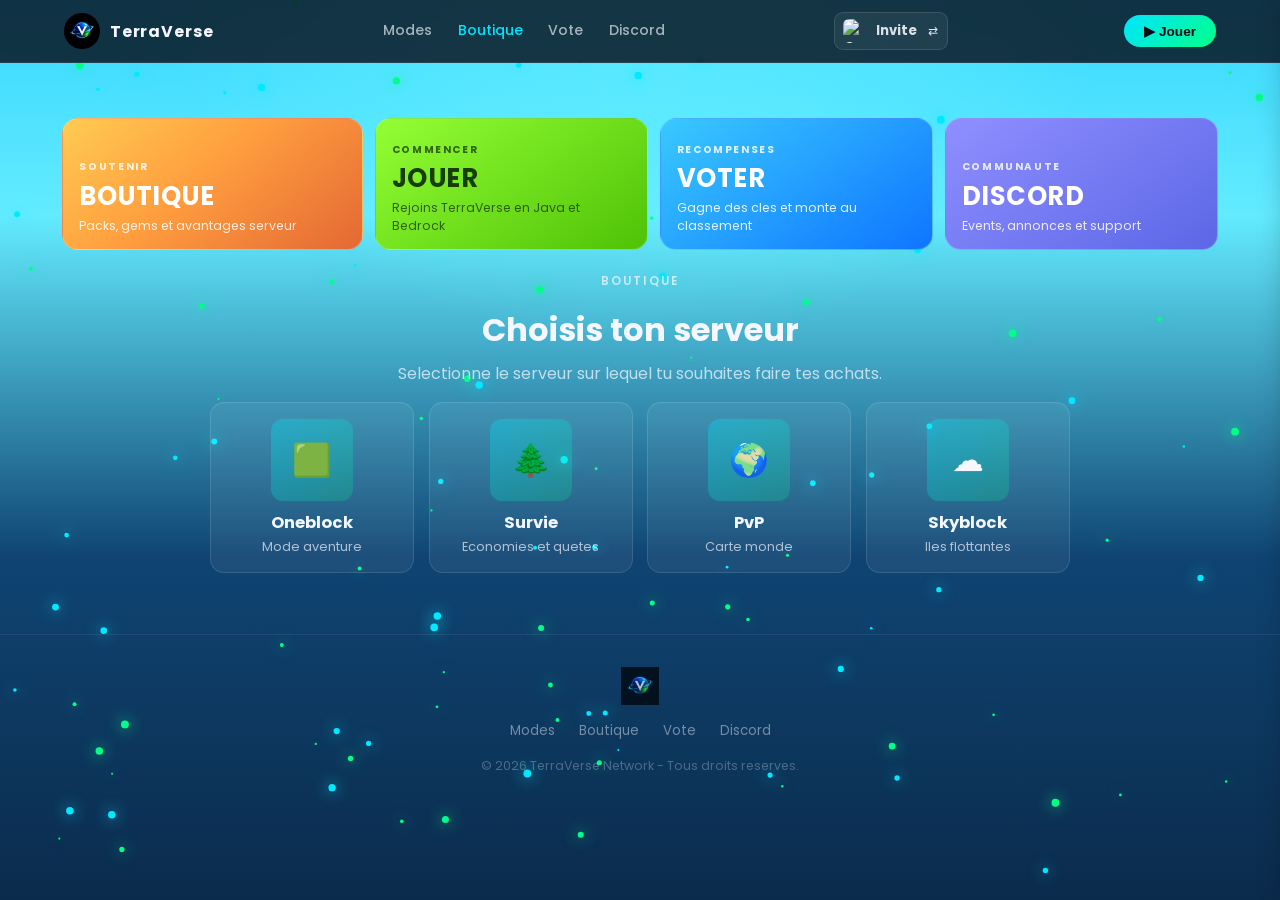
==== shop.html @ f75e39e0 "Add files via upload" ====
<!DOCTYPE html>
<html lang="fr">
<head>
  <meta charset="UTF-8">
  <title>Boutique - TerraVerse Network</title>
  <meta name="viewport" content="width=device-width, initial-scale=1.0">
  <meta name="description" content="Boutique TerraVerse - Choisis ton serveur, entre ton pseudo puis ajoute des packs au panier.">
  <link rel="icon" type="image/png" href="logo.png">
  <link href="https://fonts.googleapis.com/css2?family=Poppins:wght@400;600;700;800&display=swap" rel="stylesheet">
  <link rel="stylesheet" href="style.css?v=20260401-1">
  <style>
    .page-wrap {
      padding: 6.5rem 1.4rem 2rem;
      position: relative;
      z-index: 1;
      max-width: 1200px;
      margin: 0 auto;
    }
    .shop-hero-grid {
      display: grid;
      grid-template-columns: 1.1fr 1fr 1fr 1fr;
      gap: 0.75rem;
      margin-bottom: 1.4rem;
    }
    .shop-hero-card {
      border-radius: 16px;
      padding: 1rem 1rem 0.95rem;
      border: 1px solid rgba(255, 255, 255, 0.16);
      text-decoration: none;
      transition: transform 0.18s, box-shadow 0.18s, border-color 0.18s;
      min-height: 132px;
      display: flex;
      flex-direction: column;
      justify-content: flex-end;
      position: relative;
      overflow: hidden;
    }
    .shop-hero-card:hover {
      transform: translateY(-3px);
      border-color: rgba(255, 255, 255, 0.35);
      box-shadow: 0 16px 28px rgba(0, 0, 0, 0.26);
    }
    .shop-hero-card h2 {
      margin: 0;
      font-size: 1.6rem;
      line-height: 1;
      letter-spacing: 0.02em;
    }
    .shop-hero-card span {
      margin-top: 0.45rem;
      color: rgba(255, 255, 255, 0.86);
      font-size: 0.78rem;
      line-height: 1.4;
    }
    .shop-hero-kicker {
      font-size: 0.64rem;
      letter-spacing: 0.16em;
      text-transform: uppercase;
      margin-bottom: 0.55rem;
      font-weight: 700;
      color: rgba(255, 255, 255, 0.82);
    }
    .shop-hero-boutique {
      background: linear-gradient(140deg, #ffcb52 0%, #ff9f3f 44%, #e46834 100%);
      color: #fff;
    }
    .shop-hero-play {
      background: linear-gradient(145deg, #93ff35 0%, #4fc206 100%);
      color: #183e07;
    }
    .shop-hero-play .shop-hero-kicker,
    .shop-hero-play span {
      color: rgba(24, 62, 7, 0.78);
    }
    .shop-hero-vote {
      background: linear-gradient(145deg, #39c9ff 0%, #0f75ff 100%);
      color: #fff;
    }
    .shop-hero-discord {
      background: linear-gradient(145deg, #8f8fff 0%, #5c67e6 100%);
      color: #fff;
    }
    .account-mini {
      display: flex;
      align-items: center;
      gap: 0.55rem;
      padding: 0.38rem 0.55rem;
      border-radius: 9px;
      background: rgba(255, 255, 255, 0.06);
      border: 1px solid rgba(255, 255, 255, 0.12);
      margin-right: 0.45rem;
      min-width: 0;
      cursor: pointer;
      transition: border-color 0.18s, background 0.18s;
    }
    .account-mini:hover {
      border-color: rgba(0, 229, 255, 0.45);
      background: rgba(255, 255, 255, 0.1);
    }
    .account-mini img {
      width: 24px;
      height: 24px;
      border-radius: 6px;
      flex-shrink: 0;
    }
    .account-mini strong {
      font-size: 0.82rem;
      color: rgba(245, 247, 255, 0.88);
      max-width: 92px;
      overflow: hidden;
      text-overflow: ellipsis;
      white-space: nowrap;
    }
    .name-switch {
      font-size: 0.75rem;
      margin-left: 0.15rem;
      opacity: 0.9;
    }

    .server-select {
      text-align: center;
      margin-bottom: 1.8rem;
    }
    .server-select h1 {
      margin: 0.25rem 0 0.45rem;
      font-size: 2rem;
    }
    .server-select p {
      color: rgba(245, 247, 255, 0.72);
      margin-bottom: 1rem;
    }
    .server-grid {
      display: grid;
      grid-template-columns: repeat(4, 1fr);
      gap: 0.9rem;
      max-width: 860px;
      margin: 0 auto;
    }
    .server-card {
      border-radius: 14px;
      background: rgba(255, 255, 255, 0.06);
      border: 1px solid rgba(255, 255, 255, 0.12);
      padding: 1rem 0.7rem;
      text-decoration: none;
      color: #f5f7ff;
      transition: transform 0.18s, box-shadow 0.18s, border-color 0.18s;
    }
    .server-card:hover {
      transform: translateY(-4px);
      border-color: rgba(0, 229, 255, 0.46);
      box-shadow: 0 12px 26px rgba(0, 229, 255, 0.2);
    }
    .server-icon {
      width: 82px;
      height: 82px;
      margin: 0 auto 0.55rem;
      border-radius: 12px;
      display: grid;
      place-items: center;
      background: linear-gradient(135deg, rgba(0,229,255,0.32), rgba(0,255,136,0.2));
      font-size: 2rem;
    }
    .server-card h3 {
      margin: 0;
      font-size: 1.03rem;
      text-align: center;
    }
    .server-card p {
      margin: 0.2rem 0 0;
      font-size: 0.8rem;
      color: rgba(245, 247, 255, 0.68);
      text-align: center;
    }

    .shop-panel {
      display: none;
    }
    .shop-panel.active {
      display: block;
    }

    .shop-top {
      display: flex;
      align-items: center;
      justify-content: space-between;
      gap: 0.8rem;
      margin-bottom: 1rem;
      flex-wrap: wrap;
    }
    .server-tabs {
      display: flex;
      gap: 0.45rem;
      flex-wrap: wrap;
    }
    .server-tab {
      border: 1px solid rgba(255,255,255,0.2);
      border-radius: 999px;
      padding: 0.45rem 0.8rem;
      font-size: 0.82rem;
      font-weight: 600;
      color: rgba(245,247,255,0.78);
      background: rgba(255,255,255,0.06);
      cursor: pointer;
    }
    .server-tab.active {
      color: #041019;
      background: linear-gradient(135deg, #00e5ff, #00ff88);
      border-color: transparent;
    }
    .cart-btn {
      border: none;
      border-radius: 10px;
      padding: 0.6rem 1rem;
      font-weight: 700;
      cursor: pointer;
      color: #123500;
      background: linear-gradient(135deg, #8cf52d, #65d300);
      position: relative;
    }
    .cart-badge {
      position: absolute;
      top: -8px;
      right: -8px;
      background: #ff4d64;
      color: #fff;
      width: 20px;
      height: 20px;
      font-size: 0.72rem;
      border-radius: 50%;
      display: grid;
      place-items: center;
      font-weight: 800;
      border: 2px solid rgba(7,21,34,1);
    }
    .support-card {
      border-radius: 14px;
      background: rgba(255, 255, 255, 0.07);
      border: 1px solid rgba(255, 255, 255, 0.12);
      padding: 0.95rem 1rem;
    }
    .support-card h3 {
      margin: 0 0 0.55rem;
      font-size: 1.05rem;
    }
    .support-card p {
      font-size: 0.82rem;
      color: rgba(245,247,255,0.75);
    }

    .product-grid {
      display: grid;
      grid-template-columns: repeat(4, 1fr);
      gap: 0.85rem;
      margin-bottom: 1rem;
    }
    .product-card {
      border-radius: 14px;
      background: rgba(255,255,255,0.07);
      border: 1px solid rgba(255,255,255,0.12);
      padding: 0.85rem 0.75rem;
      text-align: center;
      position: relative;
    }
    .product-art {
      width: 96px;
      height: 96px;
      margin: 0 auto 0.55rem;
      border-radius: 14px;
      background: linear-gradient(135deg, rgba(167,80,255,0.6), rgba(255,131,255,0.45));
      display: grid;
      place-items: center;
      font-size: 2.6rem;
    }
    .product-tag {
      position: absolute;
      top: 0.6rem;
      left: 0.55rem;
      font-size: 0.62rem;
      padding: 0.18rem 0.45rem;
      border-radius: 999px;
      background: #a91eff;
      color: #fff;
      font-weight: 700;
    }
    .product-name {
      margin: 0;
      font-size: 1.2rem;
      color: #ff8cff;
      font-weight: 800;
    }
    .product-price {
      margin: 0.1rem 0 0.45rem;
      font-size: 0.9rem;
      color: rgba(245,247,255,0.92);
      font-weight: 700;
    }
    .product-price small {
      color: rgba(245,247,255,0.45);
      text-decoration: line-through;
      margin-left: 0.2rem;
    }
    .add-btn {
      border: none;
      width: 100%;
      border-radius: 10px;
      padding: 0.58rem;
      font-weight: 700;
      cursor: pointer;
      color: #123500;
      background: linear-gradient(135deg, #8cf52d, #65d300);
    }
    .qty-row {
      margin-top: 0.45rem;
      display: flex;
      justify-content: center;
      gap: 0.45rem;
      align-items: center;
    }
    .qty-btn {
      border: none;
      width: 28px;
      height: 28px;
      border-radius: 8px;
      cursor: pointer;
      font-weight: 800;
      background: rgba(255,255,255,0.14);
      color: #f5f7ff;
    }
    .qty-value {
      min-width: 26px;
      text-align: center;
      font-weight: 700;
    }

    .bottom-row {
      display: grid;
      grid-template-columns: 1fr 1fr;
      gap: 0.8rem;
    }
    .info-card {
      border-radius: 14px;
      background: rgba(255,255,255,0.07);
      border: 1px solid rgba(255,255,255,0.12);
      padding: 1rem;
    }
    .info-card h4 {
      margin: 0 0 0.5rem;
      font-size: 1.02rem;
    }
    .info-card p {
      font-size: 0.85rem;
      color: rgba(245,247,255,0.72);
      line-height: 1.5;
    }

    .cart-drawer {
      position: fixed;
      top: 0;
      right: -360px;
      width: 340px;
      max-width: 92vw;
      height: 100vh;
      background: #f6f7fb;
      color: #1f2a38;
      z-index: 1200;
      box-shadow: -10px 0 30px rgba(0,0,0,0.32);
      transition: right 0.25s ease;
      display: flex;
      flex-direction: column;
    }
    .cart-drawer.open { right: 0; }
    .cart-head {
      padding: 0.95rem 1rem;
      border-bottom: 1px solid #dde2ed;
      display: flex;
      justify-content: space-between;
      align-items: center;
      font-weight: 700;
    }
    .cart-close {
      border: none;
      background: none;
      font-size: 1.35rem;
      color: #475466;
      cursor: pointer;
    }
    .cart-body {
      padding: 0.9rem 1rem;
      overflow: auto;
      flex: 1;
      display: grid;
      gap: 0.6rem;
      align-content: start;
    }
    .cart-item {
      border: 1px solid #d8dfea;
      border-radius: 10px;
      padding: 0.55rem;
      background: #fff;
      display: grid;
      gap: 0.28rem;
    }
    .cart-item-top {
      display: flex;
      justify-content: space-between;
      font-size: 0.82rem;
      font-weight: 700;
    }
    .cart-qty {
      display: flex;
      align-items: center;
      gap: 0.4rem;
    }
    .cart-qty button {
      border: 1px solid #c9d1dd;
      background: #f3f6fb;
      width: 22px;
      height: 22px;
      border-radius: 6px;
      cursor: pointer;
      font-weight: 800;
    }
    .cart-foot {
      padding: 0.9rem 1rem 1rem;
      border-top: 1px solid #dde2ed;
      display: grid;
      gap: 0.55rem;
    }
    .cart-total {
      display: flex;
      justify-content: space-between;
      font-weight: 700;
    }
    .continue-btn {
      border: none;
      border-radius: 10px;
      padding: 0.7rem;
      font-weight: 800;
      cursor: pointer;
      color: #123500;
      background: linear-gradient(135deg, #8cf52d, #65d300);
    }
    .muted {
      color: #657287;
      font-size: 0.82rem;
    }

    .modal-backdrop {
      position: fixed;
      inset: 0;
      background: rgba(3, 8, 16, 0.65);
      display: none;
      align-items: center;
      justify-content: center;
      z-index: 999;
      padding: 1rem;
    }
    .modal-backdrop.open { display: flex; }
    .shop-modal {
      width: 100%;
      max-width: 440px;
      background: #ffffff;
      color: #1f2a38;
      border-radius: 16px;
      padding: 1.15rem;
      box-shadow: 0 28px 58px rgba(0, 0, 0, 0.35);
      position: relative;
    }
    .close-modal {
      position: absolute;
      top: 0.55rem;
      right: 0.8rem;
      border: none;
      background: none;
      font-size: 1.45rem;
      cursor: pointer;
      color: #5f6572;
    }
    .shop-modal h3 {
      margin: 0.25rem 0 0.25rem;
      text-align: center;
      font-size: 1.45rem;
    }
    .target-label {
      margin: 0 0 0.7rem;
      text-align: center;
      color: #5f6879;
      font-size: 0.86rem;
      font-weight: 700;
    }
    .avatar-preview {
      display: block;
      width: 56px;
      height: 56px;
      border-radius: 10px;
      margin: 0 auto 0.8rem;
      object-fit: cover;
      background: #ececec;
    }
    .version-switch {
      display: flex;
      gap: 0.45rem;
      background: #f1f1f1;
      border-radius: 10px;
      padding: 0.3rem;
      margin-bottom: 0.8rem;
    }
    .version-switch button {
      flex: 1;
      border: none;
      background: transparent;
      border-radius: 8px;
      padding: 0.55rem;
      font-weight: 700;
      cursor: pointer;
      color: #4d5868;
    }
    .version-switch button.active {
      background: #79df25;
      color: #173500;
    }
    .input-row {
      display: flex;
      gap: 0.45rem;
      align-items: center;
    }
    .input-row input {
      flex: 1;
      border: 1px solid #d8d8d8;
      border-radius: 10px;
      padding: 0.7rem 0.78rem;
      font-family: inherit;
      font-size: 0.93rem;
    }
    .submit-btn {
      border: none;
      border-radius: 10px;
      padding: 0.7rem 0.9rem;
      font-weight: 800;
      font-size: 1rem;
      cursor: pointer;
      background: linear-gradient(135deg, #85f72a, #59c601);
      color: #173500;
    }

    @media (max-width: 960px) {
      .shop-hero-grid { grid-template-columns: 1fr 1fr; }
      .product-grid { grid-template-columns: repeat(2, 1fr); }
      .server-grid { grid-template-columns: repeat(2, 1fr); }
      .bottom-row { grid-template-columns: 1fr; }
      .account-mini { display: none; }
    }
    @media (max-width: 640px) {
      .shop-hero-grid { grid-template-columns: 1fr; }
    }
  </style>
</head>
<body class="shop-page">
  <canvas id="particles"></canvas>

  <header>
    <div class="nav-container">
      <div class="nav-logo">
        <img src="logo.png" alt="TerraVerse" class="nav-logo-img">
        <span class="nav-logo-text">TerraVerse</span>
      </div>

      <button class="burger" id="burger" aria-label="Menu">
        <span></span><span></span><span></span>
      </button>

      <nav class="nav-links" id="navLinks">
        <a href="index.html#modes">Modes</a>
        <a href="shop.html" style="color:#00e5ff">Boutique</a>
        <a href="vote.html">Vote</a>
        <a href="index.html#discord">Discord</a>
      </nav>

      <div class="account-mini" id="changePseudoBtn" title="Changer le pseudo">
        <img id="headerAccountAvatar" src="https://mc-heads.net/avatar/Steve/48" alt="Compte">
        <strong id="headerAccountName">Invite</strong>
        <span class="name-switch">⇄</span>
      </div>

      <button class="btn-jouer" onclick="window.location.href='index.html#howto'">▶ Jouer</button>
    </div>
  </header>

  <main class="page-wrap">
    <section class="shop-hero-grid" aria-label="Acces rapide">
      <a class="shop-hero-card shop-hero-boutique" href="shop.html">
        <p class="shop-hero-kicker">SOUTENIR</p>
        <h2>BOUTIQUE</h2>
        <span>Packs, gems et avantages serveur</span>
      </a>
      <a class="shop-hero-card shop-hero-play" href="index.html#howto">
        <p class="shop-hero-kicker">COMMENCER</p>
        <h2>JOUER</h2>
        <span>Rejoins TerraVerse en Java et Bedrock</span>
      </a>
      <a class="shop-hero-card shop-hero-vote" href="vote.html">
        <p class="shop-hero-kicker">RECOMPENSES</p>
        <h2>VOTER</h2>
        <span>Gagne des cles et monte au classement</span>
      </a>
      <a class="shop-hero-card shop-hero-discord" href="https://discord.gg/terraverse" target="_blank" rel="noopener">
        <p class="shop-hero-kicker">COMMUNAUTE</p>
        <h2>DISCORD</h2>
        <span>Events, annonces et support</span>
      </a>
    </section>

    <section class="server-select" id="serverSelect">
      <p class="section-kicker">BOUTIQUE</p>
      <h1>Choisis ton serveur</h1>
      <p>Selectionne le serveur sur lequel tu souhaites faire tes achats.</p>

      <div class="server-grid">
        <a href="#" class="server-card" data-server="Oneblock">
          <div class="server-icon">🟩</div>
          <h3>Oneblock</h3>
          <p>Mode aventure</p>
        </a>
        <a href="#" class="server-card" data-server="Survie">
          <div class="server-icon">🌲</div>
          <h3>Survie</h3>
          <p>Economies et quetes</p>
        </a>
        <a href="#" class="server-card" data-server="PvP">
          <div class="server-icon">🌍</div>
          <h3>PvP</h3>
          <p>Carte monde</p>
        </a>
        <a href="#" class="server-card" data-server="Skyblock">
          <div class="server-icon">☁️</div>
          <h3>Skyblock</h3>
          <p>Iles flottantes</p>
        </a>
      </div>
    </section>

    <section class="shop-panel" id="shopPanel">
      <div class="shop-top">
        <div class="server-tabs" id="serverTabs"></div>
        <button class="cart-btn" id="openCartBtn">Panier <span class="cart-badge" id="cartBadge">0</span></button>
      </div>

      <article class="support-card" style="margin-bottom:1rem;">
        <h3>Meilleurs soutiens</h3>
        <p><strong>Sav3ge_</strong> est le meilleur acheteur du mois.</p>
      </article>

      <div class="product-grid" id="productGrid"></div>

      <div class="bottom-row">
        <article class="info-card">
          <h4>Objectif communautaire</h4>
          <p>Chaque achat aide a financer les machines, anti-DDoS, developpements et evenements communautaires.</p>
        </article>
        <article class="info-card">
          <h4>Note aux parents</h4>
          <p>Les achats proposes sont uniquement des contenus virtuels utilises sur notre serveur. Ils ne sont ni obligatoires ni lies a Mojang/Microsoft.</p>
        </article>
      </div>
    </section>
  </main>

  <footer>
    <div class="footer-inner">
      <img src="logo.png" alt="TerraVerse" class="footer-logo">
      <div class="footer-links">
        <a href="index.html#modes">Modes</a>
        <a href="shop.html">Boutique</a>
        <a href="vote.html">Vote</a>
        <a href="index.html#discord">Discord</a>
      </div>
      <p>© <span id="year"></span> TerraVerse Network - Tous droits reserves.</p>
    </div>
  </footer>

  <aside class="cart-drawer" id="cartDrawer" aria-hidden="true">
    <div class="cart-head">
      <span>Votre panier - <span id="cartServerLabel">Survie</span></span>
      <button class="cart-close" id="closeCartBtn">×</button>
    </div>
    <div class="cart-body" id="cartBody"></div>
    <div class="cart-foot">
      <div class="cart-total"><span>Total</span><span id="cartTotal">0.00 EUR</span></div>
      <button class="continue-btn" id="continueBtn">Continuer</button>
      <span class="muted" id="cartCountText">0 article</span>
    </div>
  </aside>

  <div class="modal-backdrop" id="shopModalBackdrop" aria-hidden="true">
    <div class="shop-modal" role="dialog" aria-modal="true" aria-labelledby="shopModalTitle">
      <button class="close-modal" id="closeShopModal" aria-label="Fermer">×</button>
      <h3 id="shopModalTitle">Entre ton pseudo Minecraft</h3>
      <p class="target-label" id="serverTarget">Serveur: Survie</p>
      <img id="avatarPreview" class="avatar-preview" src="https://mc-heads.net/avatar/Steve/64" alt="Apercu skin">
      <div class="version-switch" id="versionSwitch">
        <button type="button" class="active" data-version="java">Java</button>
        <button type="button" data-version="bedrock">Bedrock</button>
      </div>
      <div class="input-row">
        <input id="pseudoInput" type="text" maxlength="16" placeholder="Entre ton pseudo ici">
        <button class="submit-btn" id="submitShop">→</button>
      </div>
    </div>
  </div>

  <script src="particles.js?v=20260401-1"></script>
  <script>
    const PRODUCTS = [
      { id: "gems15", tag: "", icon: "💎", name: "15.000 Gems", price: 14.99, oldPrice: null },
      { id: "gems35", tag: "Ideal pour commencer", icon: "💎", name: "35.000 Gems", price: 29.99, oldPrice: 31.55 },
      { id: "gems80", tag: "Le plus populaire", icon: "💎", name: "80.000 Gems", price: 59.99, oldPrice: 67.52 },
      { id: "gems150", tag: "Le plus rentable", icon: "💎", name: "150.000 Gems", price: 99.97, oldPrice: 188.83 }
    ];

    const STORAGE_PSEUDO = "terraversePseudo";
    const STORAGE_SERVER = "terraverseShopServer";
    const STORAGE_VERSION = "terraverseShopVersion";

    const burger = document.getElementById("burger");
    const navLinks = document.getElementById("navLinks");
    if (burger && navLinks) {
      burger.addEventListener("click", () => navLinks.classList.toggle("open"));
      navLinks.querySelectorAll("a").forEach(a => a.addEventListener("click", () => navLinks.classList.remove("open")));
    }

    document.getElementById("year").textContent = new Date().getFullYear();

    let selectedVersion = localStorage.getItem(STORAGE_VERSION) || "java";
    let selectedServer = localStorage.getItem(STORAGE_SERVER) || "";
    let modalMode = "shop";
    let cart = {};

    const serverSelect = document.getElementById("serverSelect");
    const shopPanel = document.getElementById("shopPanel");
    const serverTabs = document.getElementById("serverTabs");
    const productGrid = document.getElementById("productGrid");
    const cartDrawer = document.getElementById("cartDrawer");
    const cartBody = document.getElementById("cartBody");
    const cartTotal = document.getElementById("cartTotal");
    const cartBadge = document.getElementById("cartBadge");
    const cartCountText = document.getElementById("cartCountText");
    const cartServerLabel = document.getElementById("cartServerLabel");


    const backdrop = document.getElementById("shopModalBackdrop");
    const closeBtn = document.getElementById("closeShopModal");
    const pseudoInput = document.getElementById("pseudoInput");
    const avatarPreview = document.getElementById("avatarPreview");
    const submitShop = document.getElementById("submitShop");
    const switchContainer = document.getElementById("versionSwitch");
    const serverTarget = document.getElementById("serverTarget");
    const accountAvatar = document.getElementById("headerAccountAvatar");
    const accountName = document.getElementById("headerAccountName");
    const changePseudoBtn = document.getElementById("changePseudoBtn");

    function euro(v) {
      return `${v.toFixed(2)} EUR`;
    }

    function updateAvatar() {
      const pseudo = pseudoInput.value.trim();
      avatarPreview.src = pseudo ? `https://mc-heads.net/avatar/${encodeURIComponent(pseudo)}/64` : "https://mc-heads.net/avatar/Steve/64";
    }

    function updateAccountHeader() {
      const pseudo = localStorage.getItem(STORAGE_PSEUDO);
      if (!pseudo) {
        accountName.textContent = "Invite";
        accountAvatar.src = "https://mc-heads.net/avatar/Steve/48";
        return;
      }
      accountName.textContent = pseudo;
      accountAvatar.src = `https://mc-heads.net/avatar/${encodeURIComponent(pseudo)}/48`;
    }

    function setServer(server) {
      selectedServer = server;
      localStorage.setItem(STORAGE_SERVER, server);
      cartServerLabel.textContent = server;
      renderTabs();
    }

    function renderTabs() {
      const servers = ["Oneblock", "Survie", "PvP", "Skyblock"];
      serverTabs.innerHTML = "";
      servers.forEach(s => {
        const btn = document.createElement("button");
        btn.className = `server-tab ${s === selectedServer ? "active" : ""}`;
        btn.textContent = s;
        btn.addEventListener("click", () => setServer(s));
        serverTabs.appendChild(btn);
      });
    }

    function getTotal() {
      return PRODUCTS.reduce((sum, p) => sum + (cart[p.id] || 0) * p.price, 0);
    }

    function getCount() {
      return Object.values(cart).reduce((a, b) => a + b, 0);
    }

    function renderProducts() {
      productGrid.innerHTML = "";
      PRODUCTS.forEach(p => {
        const qty = cart[p.id] || 0;
        const card = document.createElement("article");
        card.className = "product-card";
        card.innerHTML = `
          ${p.tag ? `<span class="product-tag">${p.tag}</span>` : ""}
          <div class="product-art">${p.icon}</div>
          <p class="product-name">${p.name}</p>
          <p class="product-price">${euro(p.price)} ${p.oldPrice ? `<small>${euro(p.oldPrice)}</small>` : ""}</p>
          <button class="add-btn" data-add="${p.id}">Ajouter au panier</button>
          ${qty > 0 ? `<div class="qty-row"><button class="qty-btn" data-dec="${p.id}">-</button><span class="qty-value">${qty}</span><button class="qty-btn" data-inc="${p.id}">+</button></div>` : ""}
        `;
        productGrid.appendChild(card);
      });
    }

    function renderCart() {
      cartBody.innerHTML = "";
      const used = PRODUCTS.filter(p => (cart[p.id] || 0) > 0);

      if (!used.length) {
        cartBody.innerHTML = `<p class="muted">Ton panier est vide.</p>`;
      } else {
        used.forEach(p => {
          const qty = cart[p.id];
          const item = document.createElement("div");
          item.className = "cart-item";
          item.innerHTML = `
            <div class="cart-item-top"><span>${p.name}</span><span>${euro(p.price * qty)}</span></div>
            <div class="cart-qty">
              <button data-dec="${p.id}">-</button>
              <strong>${qty}</strong>
              <button data-inc="${p.id}">+</button>
            </div>
          `;
          cartBody.appendChild(item);
        });
      }

      const count = getCount();
      const total = getTotal();
      cartBadge.textContent = String(count);
      cartCountText.textContent = `${count} article${count > 1 ? "s" : ""}`;
      cartTotal.textContent = euro(total);

      renderProducts();
    }

    function inc(id) {
      cart[id] = (cart[id] || 0) + 1;
      renderCart();
    }

    function dec(id) {
      if (!cart[id]) return;
      cart[id] -= 1;
      if (cart[id] <= 0) delete cart[id];
      renderCart();
    }

    productGrid.addEventListener("click", (e) => {
      const add = e.target.getAttribute("data-add");
      const incId = e.target.getAttribute("data-inc");
      const decId = e.target.getAttribute("data-dec");

      if (add) {
        inc(add);
        cartDrawer.classList.add("open");
        cartDrawer.setAttribute("aria-hidden", "false");
      }
      if (incId) inc(incId);
      if (decId) dec(decId);
    });

    cartBody.addEventListener("click", (e) => {
      const incId = e.target.getAttribute("data-inc");
      const decId = e.target.getAttribute("data-dec");
      if (incId) inc(incId);
      if (decId) dec(decId);
    });

    document.getElementById("openCartBtn").addEventListener("click", () => {
      cartDrawer.classList.add("open");
      cartDrawer.setAttribute("aria-hidden", "false");
    });

    document.getElementById("closeCartBtn").addEventListener("click", () => {
      cartDrawer.classList.remove("open");
      cartDrawer.setAttribute("aria-hidden", "true");
    });

    document.getElementById("continueBtn").addEventListener("click", () => {
      if (getCount() === 0) {
        alert("Ton panier est vide.");
        return;
      }
      alert(`Paiement demo: ${getCount()} article(s) pour ${euro(getTotal())}.`);
    });

    function openPseudoModal(server) {
      modalMode = "shop";
      setServer(server);
      serverTarget.textContent = `Serveur: ${server}`;
      const saved = localStorage.getItem(STORAGE_PSEUDO) || "";
      pseudoInput.value = saved;
      updateAvatar();
      backdrop.classList.add("open");
      backdrop.setAttribute("aria-hidden", "false");
      pseudoInput.focus();
    }

    document.querySelectorAll(".server-card").forEach(card => {
      card.addEventListener("click", (e) => {
        e.preventDefault();
        openPseudoModal(card.dataset.server);
      });
    });

    switchContainer.querySelectorAll("button").forEach(btn => {
      if (btn.dataset.version === selectedVersion) btn.classList.add("active");
      btn.addEventListener("click", () => {
        selectedVersion = btn.dataset.version;
        localStorage.setItem(STORAGE_VERSION, selectedVersion);
        switchContainer.querySelectorAll("button").forEach(b => b.classList.remove("active"));
        btn.classList.add("active");
      });
    });

    pseudoInput.addEventListener("input", updateAvatar);

    function closeModal() {
      backdrop.classList.remove("open");
      backdrop.setAttribute("aria-hidden", "true");
    }

    closeBtn.addEventListener("click", closeModal);
    backdrop.addEventListener("click", (e) => {
      if (e.target === backdrop) closeModal();
    });

    submitShop.addEventListener("click", () => {
      const pseudo = pseudoInput.value.trim();
      if (!pseudo) {
        alert("Entre ton pseudo Minecraft.");
        return;
      }

      localStorage.setItem(STORAGE_PSEUDO, pseudo);
      updateAccountHeader();

      if (modalMode === "shop") {
        serverSelect.style.display = "none";
        shopPanel.classList.add("active");
        renderTabs();
        renderCart();
      }
      closeModal();
    });

    changePseudoBtn.addEventListener("click", () => {
      modalMode = "profile";
      serverTarget.textContent = "Changer le pseudo";
      const saved = localStorage.getItem(STORAGE_PSEUDO) || "";
      pseudoInput.value = saved;
      updateAvatar();
      backdrop.classList.add("open");
      backdrop.setAttribute("aria-hidden", "false");
      pseudoInput.focus();
    });

    updateAccountHeader();

    if (selectedServer && localStorage.getItem(STORAGE_PSEUDO)) {
      serverSelect.style.display = "none";
      shopPanel.classList.add("active");
      renderTabs();
      renderCart();
      cartServerLabel.textContent = selectedServer;
    }
  </script>
</body>
</html>
---- style.css ----
/* ============================================
   GLOBAL
============================================ */
* {
  margin: 0;
  padding: 0;
  box-sizing: border-box;
}

body {
  font-family: 'Poppins', system-ui, sans-serif;
  background: linear-gradient(180deg, #071522 0%, #0b2340 45%, #0e3560 100%);
  min-height: 100vh;
  color: #f5f7ff;
  overflow-x: hidden;
  scroll-behavior: smooth;
}

a {
  color: inherit;
  text-decoration: none;
}

/* ============================================
   PARTICLES
============================================ */
#particles {
  position: fixed;
  top: 0;
  left: 0;
  width: 100%;
  height: 100%;
  z-index: 0;
  pointer-events: none;
}

/* ============================================
   HEADER
============================================ */
header {
  position: fixed;
  top: 0;
  width: 100%;
  z-index: 100;
  backdrop-filter: blur(16px);
  background: rgba(7, 14, 28, 0.82);
  border-bottom: 1px solid rgba(255, 255, 255, 0.07);
}

.nav-container {
  max-width: 1200px;
  margin: 0 auto;
  padding: 0.75rem 1.5rem;
  display: flex;
  align-items: center;
  justify-content: space-between;
  gap: 1rem;
}

.nav-logo {
  display: flex;
  align-items: center;
  gap: 0.6rem;
  flex-shrink: 0;
}

.nav-logo-img {
  height: 36px;
  width: 36px;
  object-fit: contain;
  border-radius: 50%;
}

.nav-logo-text {
  font-weight: 700;
  font-size: 1rem;
  letter-spacing: 0.06em;
}

.nav-links {
  display: flex;
  gap: 1.6rem;
  align-items: center;
}

.nav-links a {
  color: rgba(245, 247, 255, 0.65);
  font-size: 0.88rem;
  font-weight: 500;
  position: relative;
  padding-bottom: 2px;
  transition: color 0.18s;
}

.nav-links a::after {
  content: "";
  position: absolute;
  left: 0;
  bottom: 0;
  width: 0;
  height: 2px;
  background: linear-gradient(90deg, #00e5ff, #00ff88);
  transition: width 0.2s ease-out;
}

.nav-links a:hover {
  color: #f5f7ff;
}

.nav-links a:hover::after {
  width: 100%;
}

.btn-jouer {
  padding: 0.5rem 1.25rem;
  border-radius: 999px;
  background: linear-gradient(135deg, #00e5ff, #00ff88);
  color: #040d14;
  font-weight: 700;
  font-size: 0.85rem;
  border: none;
  cursor: pointer;
  transition: transform 0.18s, box-shadow 0.18s;
  white-space: nowrap;
  flex-shrink: 0;
}

.btn-jouer:hover {
  transform: translateY(-2px);
  box-shadow: 0 0 22px rgba(0, 229, 255, 0.55);
}

/* Burger */
.burger {
  display: none;
  flex-direction: column;
  gap: 5px;
  background: none;
  border: none;
  cursor: pointer;
  padding: 4px;
  flex-shrink: 0;
}

.burger span {
  display: block;
  width: 22px;
  height: 2px;
  background: #f5f7ff;
  border-radius: 2px;
  transition: all 0.3s;
}

.burger.active span:nth-child(1) {
  transform: translateY(7px) rotate(45deg);
}

.burger.active span:nth-child(2) {
  opacity: 0;
}

.burger.active span:nth-child(3) {
  transform: translateY(-7px) rotate(-45deg);
}

/* ============================================
   HERO
============================================ */
.hero {
  position: relative;
  padding: 100px 1.5rem 0;
  display: flex;
  flex-direction: column;
  align-items: center;
}

.hero-inner {
  max-width: 1200px;
  width: 100%;
  position: relative;
  z-index: 1;
  padding-bottom: 2.5rem;
}

/* ============================================
   BENTO GRID
============================================ */
.bento-grid {
  display: grid;
  grid-template-columns: 1fr 1.9fr 1fr;
  grid-template-rows: 195px 145px 105px;
  gap: 14px;
}

.bento-card {
  border-radius: 22px;
  overflow: hidden;
  position: relative;
  transition: transform 0.22s, box-shadow 0.22s;
  cursor: pointer;
}

.bento-card:hover {
  transform: translateY(-4px);
}

/* --- BOUTIQUE (col 1, rows 1-3) --- */
.bento-boutique {
  grid-column: 1;
  grid-row: 1 / 4;
  background: linear-gradient(155deg, #f5a623 0%, #e8722a 35%, #00bcd4 100%);
  box-shadow: 0 8px 30px rgba(245, 166, 35, 0.3);
}

.bento-boutique:hover {
  box-shadow: 0 14px 42px rgba(245, 166, 35, 0.5);
}

.bento-boutique-inner {
  height: 100%;
  display: flex;
  flex-direction: column;
  justify-content: flex-end;
  padding: 1.6rem;
  background: linear-gradient(to top, rgba(0, 0, 0, 0.55) 0%, transparent 55%);
}

.bento-big-icon {
  font-size: 2.6rem;
  margin-bottom: 0.6rem;
  display: block;
}

.bento-boutique-inner h2 {
  font-size: 1.5rem;
  font-weight: 800;
  letter-spacing: 0.04em;
  color: #fff;
  text-shadow: 0 2px 8px rgba(0, 0, 0, 0.4);
}

.bento-boutique-inner p {
  font-size: 0.78rem;
  color: rgba(255, 255, 255, 0.85);
  margin: 0.3rem 0 0.9rem;
}

/* --- BANNER (col 2, row 1) --- */
.bento-banner {
  grid-column: 2;
  grid-row: 1;
  background: linear-gradient(135deg, #0c2540 0%, #143d6b 100%);
  border: 1px solid rgba(0, 229, 255, 0.18);
}

.bento-banner-inner {
  height: 100%;
  display: flex;
  flex-direction: column;
  justify-content: center;
  padding: 1.5rem 1.7rem;
}

.bento-kicker {
  font-size: 0.72rem;
  text-transform: uppercase;
  letter-spacing: 0.14em;
  color: #00e5ff;
  font-weight: 600;
  margin-bottom: 0.5rem;
}

.bento-banner-inner h2 {
  font-size: 1.3rem;
  font-weight: 700;
  line-height: 1.25;
  margin-bottom: 0.5rem;
}

.bento-banner-inner h2 span {
  background: linear-gradient(90deg, #00e5ff, #00ff88);
  -webkit-background-clip: text;
  color: transparent;
}

.bento-meta {
  font-size: 0.73rem;
  color: rgba(245, 247, 255, 0.45);
}

/* --- PLAY (col 2, row 2) --- */
.bento-play {
  grid-column: 2;
  grid-row: 2;
  background: linear-gradient(135deg, #00c853, #00e676);
  box-shadow: 0 6px 24px rgba(0, 200, 83, 0.4);
}

.bento-play:hover {
  box-shadow: 0 12px 36px rgba(0, 200, 83, 0.65);
}

.bento-play-inner {
  height: 100%;
  display: flex;
  align-items: center;
  gap: 1.1rem;
  padding: 1.2rem 1.7rem;
}

.play-icon {
  font-size: 2.2rem;
  color: rgba(0, 0, 0, 0.35);
  flex-shrink: 0;
}

.bento-play-inner div {
  display: flex;
  flex-direction: column;
}

.bento-play-inner strong {
  font-size: 1.05rem;
  font-weight: 800;
  color: #021a06;
  letter-spacing: 0.02em;
}

.bento-play-inner span {
  font-size: 0.78rem;
  color: rgba(0, 0, 0, 0.55);
  margin-top: 0.15rem;
}

/* --- VOTER (col 2, row 3) --- */
.bento-voter {
  grid-column: 2;
  grid-row: 3;
  background: linear-gradient(135deg, #1155b6, #2979ff);
  box-shadow: 0 4px 18px rgba(41, 121, 255, 0.35);
}

.bento-voter:hover {
  box-shadow: 0 8px 28px rgba(41, 121, 255, 0.55);
}

.bento-voter-inner {
  height: 100%;
  display: flex;
  align-items: center;
  gap: 0.9rem;
  padding: 0.9rem 1.4rem;
}

.voter-icon {
  font-size: 1.6rem;
  flex-shrink: 0;
}

.bento-voter-inner div {
  flex: 1;
  display: flex;
  flex-direction: column;
  min-width: 0;
}

.bento-voter-inner strong {
  font-size: 0.95rem;
  font-weight: 700;
  color: #fff;
}

.bento-voter-inner div span {
  font-size: 0.72rem;
  color: rgba(255, 255, 255, 0.65);
  white-space: nowrap;
  overflow: hidden;
  text-overflow: ellipsis;
}

/* --- DISCORD (col 3, rows 1-3) --- */
.bento-discord {
  grid-column: 3;
  grid-row: 1 / 4;
  background: linear-gradient(155deg, #3423a6 0%, #5865f2 50%, #7289da 100%);
  box-shadow: 0 8px 30px rgba(88, 101, 242, 0.4);
}

.bento-discord:hover {
  box-shadow: 0 14px 42px rgba(88, 101, 242, 0.65);
}

.bento-discord-inner {
  height: 100%;
  display: flex;
  flex-direction: column;
  align-items: center;
  justify-content: flex-end;
  padding: 1.6rem;
  text-align: center;
  background: linear-gradient(to top, rgba(0, 0, 0, 0.45) 0%, transparent 55%);
}

.discord-svg {
  width: 56px;
  height: 56px;
  margin-bottom: 0.8rem;
  opacity: 0.95;
}

.bento-discord-inner h2 {
  font-size: 1.4rem;
  font-weight: 800;
  color: #fff;
  letter-spacing: 0.05em;
}

.bento-discord-inner p {
  font-size: 0.78rem;
  color: rgba(255, 255, 255, 0.78);
  margin: 0.25rem 0 0.9rem;
}

/* --- Shared button style inside bento --- */
.bento-btn {
  display: inline-block;
  padding: 0.42rem 1rem;
  border-radius: 999px;
  background: rgba(255, 255, 255, 0.2);
  color: #fff;
  font-size: 0.78rem;
  font-weight: 600;
  border: 1px solid rgba(255, 255, 255, 0.32);
  backdrop-filter: blur(4px);
  transition: background 0.18s;
  width: fit-content;
}

.bento-btn:hover {
  background: rgba(255, 255, 255, 0.36);
}

.bento-voter-btn {
  display: inline-block;
  padding: 0.3rem 0.8rem;
  border-radius: 999px;
  background: rgba(255, 255, 255, 0.2);
  color: #fff;
  font-size: 0.72rem;
  font-weight: 600;
  border: 1px solid rgba(255, 255, 255, 0.3);
  flex-shrink: 0;
  transition: background 0.18s;
  white-space: nowrap;
}

.bento-voter-btn:hover {
  background: rgba(255, 255, 255, 0.36);
}

/* ============================================
   SKYLINE
============================================ */
.skyline {
  width: 100%;
  position: relative;
  z-index: 1;
  line-height: 0;
  margin-top: 2rem;
}

.skyline svg {
  width: 100%;
  display: block;
}

/* ============================================
   MODES SECTION
============================================ */
.modes-section {
  padding: 4rem 1.5rem 4.5rem;
  position: relative;
  z-index: 1;
}

.section-container {
  max-width: 1200px;
  margin: 0 auto;
  text-align: center;
}

.section-kicker {
  font-size: 0.73rem;
  text-transform: uppercase;
  letter-spacing: 0.18em;
  color: #00e5ff;
  font-weight: 600;
  margin-bottom: 0.4rem;
}

.section-title {
  font-size: 1.75rem;
  font-weight: 700;
  margin-bottom: 2rem;
}

.modes-grid {
  display: grid;
  grid-template-columns: repeat(4, 1fr);
  gap: 1.2rem;
  text-align: left;
}

.mode-card {
  background: rgba(255, 255, 255, 0.05);
  border: 1px solid rgba(255, 255, 255, 0.08);
  border-radius: 1rem;
  padding: 1.3rem;
  backdrop-filter: blur(8px);
  transition: transform 0.22s, border-color 0.22s, box-shadow 0.22s;
}

.mode-card:hover {
  transform: translateY(-5px);
  border-color: rgba(0, 229, 255, 0.4);
  box-shadow: 0 8px 26px rgba(0, 229, 255, 0.18);
}

.mode-card h3 {
  font-size: 1rem;
  font-weight: 700;
  margin: 0.5rem 0 0.4rem;
}

.mode-card p {
  font-size: 0.82rem;
  color: rgba(245, 247, 255, 0.58);
  line-height: 1.55;
}

.mode-status {
  display: inline-block;
  padding: 0.17rem 0.6rem;
  border-radius: 999px;
  font-size: 0.7rem;
  font-weight: 600;
}

.mode-status.open {
  color: #00ff88;
  border: 1px solid rgba(0, 255, 136, 0.45);
  background: rgba(0, 255, 136, 0.08);
}

.mode-status.soon {
  color: #ffc857;
  border: 1px solid rgba(255, 200, 87, 0.45);
  background: rgba(255, 200, 87, 0.08);
}

/* ============================================
   FOOTER
============================================ */
footer {
  border-top: 1px solid rgba(255, 255, 255, 0.07);
  padding: 2rem 1.5rem 2.5rem;
  position: relative;
  z-index: 1;
}

.footer-inner {
  max-width: 1200px;
  margin: 0 auto;
  display: flex;
  flex-direction: column;
  align-items: center;
  gap: 1rem;
  text-align: center;
}

.footer-logo {
  height: 38px;
  opacity: 0.7;
}

.footer-links {
  display: flex;
  gap: 1.5rem;
  flex-wrap: wrap;
  justify-content: center;
}

.footer-links a {
  color: rgba(245, 247, 255, 0.45);
  font-size: 0.83rem;
  transition: color 0.18s;
}

.footer-links a:hover {
  color: #00e5ff;
}

footer p {
  font-size: 0.78rem;
  color: rgba(245, 247, 255, 0.28);
}

/* ============================================
   RESPONSIVE — tablette
============================================ */
@media (max-width: 900px) {
  .bento-grid {
    grid-template-columns: 1fr 1.5fr;
    grid-template-rows: 180px 140px 110px 160px;
    gap: 12px;
  }

  .bento-boutique {
    grid-column: 1;
    grid-row: 1 / 3;
  }

  .bento-banner {
    grid-column: 2;
    grid-row: 1;
  }

  .bento-play {
    grid-column: 2;
    grid-row: 2;
  }

  .bento-voter {
    grid-column: 1;
    grid-row: 3;
  }

  .bento-discord {
    grid-column: 2;
    grid-row: 3 / 5;
  }

  .modes-grid {
    grid-template-columns: repeat(2, 1fr);
  }
}

/* ============================================
   RESPONSIVE — mobile
============================================ */
@media (max-width: 640px) {
  .nav-links {
    display: none;
    position: fixed;
    top: 62px;
    left: 0;
    right: 0;
    background: rgba(7, 14, 28, 0.97);
    flex-direction: column;
    padding: 1.5rem 2rem;
    gap: 1.2rem;
    backdrop-filter: blur(20px);
    border-bottom: 1px solid rgba(255, 255, 255, 0.07);
  }

  .nav-links.open {
    display: flex;
  }

  .burger {
    display: flex;
  }

  .bento-grid {
    grid-template-columns: 1fr;
    grid-template-rows: auto;
    gap: 12px;
  }

  .bento-boutique {
    grid-column: 1;
    grid-row: auto;
    min-height: 170px;
  }

  .bento-banner {
    grid-column: 1;
    grid-row: auto;
    min-height: 130px;
  }

  .bento-play {
    grid-column: 1;
    grid-row: auto;
    min-height: 100px;
  }

  .bento-voter {
    grid-column: 1;
    grid-row: auto;
    min-height: 90px;
  }

  .bento-discord {
    grid-column: 1;
    grid-row: auto;
    min-height: 160px;
  }

  .modes-grid {
    grid-template-columns: 1fr;
  }
}

/* ============================================
   HOME/SHOP INSPIRED LAYOUT
============================================ */
body.home-page,
body.shop-page {
  background:
    radial-gradient(circle at 50% -20%, rgba(118, 252, 255, 0.7), rgba(118, 252, 255, 0) 42%),
    linear-gradient(180deg, #38d7ff 0%, #63ebff 24%, #0f4472 62%, #0b2b4c 100%);
}

body.home-page header {
  background: transparent;
  border-bottom: none;
  backdrop-filter: none;
}

body.home-page .nav-container {
  margin-top: 0.8rem;
  background: #ffffff;
  border: 1px solid #e5e8ef;
  border-radius: 18px;
  box-shadow: 0 12px 30px rgba(12, 36, 57, 0.18);
}

body.home-page .nav-logo-text {
  color: #1f2735;
}

body.home-page .nav-links a {
  color: #40485a;
}

body.home-page .nav-links a:hover {
  color: #111827;
}

body.home-page .burger span {
  background: #2e3746;
}

body.home-page .btn-jouer {
  background: linear-gradient(180deg, #b5ff25 0%, #72d113 100%);
  color: #1f6b12;
}

body.home-page .hero {
  padding-top: 122px;
}

body.shop-page .page-wrap {
  padding-top: 7.4rem;
}

@media (max-width: 640px) {
  body.home-page .nav-container {
    margin-top: 0;
    border-radius: 0;
    border-left: none;
    border-right: none;
  }

  body.home-page .nav-links {
    background: #ffffff;
    border-bottom: 1px solid #e5e8ef;
  }

  body.home-page .nav-links a {
    color: #1f2735;
  }
}

/* ============================================
   MODES — ONGLETS
============================================ */
.modes-section {
  padding: 4rem 1.5rem 4.5rem;
  position: relative;
  z-index: 1;
}

.section-sub {
  text-align: center;
  color: rgba(245, 247, 255, 0.52);
  font-size: 0.9rem;
  margin-bottom: 2rem;
  margin-top: 0.2rem;
}

.tabs-bar {
  display: flex;
  justify-content: center;
  gap: 0.3rem;
  background: rgba(255, 255, 255, 0.06);
  border: 1px solid rgba(255, 255, 255, 0.1);
  border-radius: 999px;
  padding: 0.35rem;
  width: fit-content;
  margin: 0 auto 2rem;
  flex-wrap: wrap;
}

.tab-btn {
  padding: 0.5rem 1.2rem;
  border-radius: 999px;
  border: none;
  background: none;
  color: rgba(245, 247, 255, 0.55);
  font-family: 'Poppins', sans-serif;
  font-size: 0.85rem;
  font-weight: 600;
  cursor: pointer;
  transition: all 0.2s;
  white-space: nowrap;
}

.tab-btn.active {
  background: #fff;
  color: #0b1a2e;
  box-shadow: 0 2px 12px rgba(0, 0, 0, 0.25);
}

.tab-btn:hover:not(.active) {
  color: #f5f7ff;
}

.tab-panel {
  display: none;
}

.tab-panel.active {
  display: block;
  animation: fadeIn 0.22s ease-out;
}

@keyframes fadeIn {
  from { opacity: 0; transform: translateY(6px); }
  to   { opacity: 1; transform: translateY(0); }
}

.tab-content {
  background: rgba(255, 255, 255, 0.06);
  border: 1px solid rgba(255, 255, 255, 0.1);
  border-radius: 1.4rem;
  padding: 2.2rem 2.5rem;
  display: flex;
  align-items: center;
  justify-content: space-between;
  gap: 2rem;
  backdrop-filter: blur(10px);
}

.tab-text {
  flex: 1;
  max-width: 560px;
}

.tab-text h3 {
  font-size: 1.3rem;
  font-weight: 700;
  margin-bottom: 0.8rem;
}

.tab-text p {
  color: rgba(245, 247, 255, 0.6);
  font-size: 0.9rem;
  line-height: 1.65;
  margin-bottom: 1.4rem;
}

.tab-actions {
  display: flex;
  align-items: center;
  gap: 1rem;
  flex-wrap: wrap;
}

.tab-btn-play {
  padding: 0.65rem 1.4rem;
  border-radius: 999px;
  background: linear-gradient(135deg, #00c853, #00e676);
  color: #021a06;
  font-family: 'Poppins', sans-serif;
  font-size: 0.85rem;
  font-weight: 700;
  border: none;
  cursor: pointer;
  transition: transform 0.18s, box-shadow 0.18s;
}

.tab-btn-play:hover {
  transform: translateY(-2px);
  box-shadow: 0 6px 20px rgba(0, 200, 83, 0.45);
}

.tab-status {
  display: inline-block;
  padding: 0.3rem 0.85rem;
  border-radius: 999px;
  font-size: 0.78rem;
  font-weight: 600;
}

.tab-status.open {
  color: #00ff88;
  border: 1px solid rgba(0, 255, 136, 0.4);
  background: rgba(0, 255, 136, 0.1);
}

.tab-status.soon {
  color: #ffc857;
  border: 1px solid rgba(255, 200, 87, 0.4);
  background: rgba(255, 200, 87, 0.1);
}

.tab-visual {
  font-size: 5rem;
  line-height: 1;
  flex-shrink: 0;
  filter: drop-shadow(0 0 24px rgba(0, 229, 255, 0.2));
}

/* ============================================
   COMMENT JOUER
============================================ */
.howto-section {
  padding: 1rem 1.5rem 4.5rem;
  position: relative;
  z-index: 1;
}

.platform-tabs-bar {
  display: flex;
  justify-content: center;
  gap: 0.3rem;
  background: rgba(255, 255, 255, 0.06);
  border: 1px solid rgba(255, 255, 255, 0.1);
  border-radius: 999px;
  padding: 0.35rem;
  width: fit-content;
  margin: 0 auto 2rem;
  flex-wrap: wrap;
}

.platform-tab {
  padding: 0.5rem 1.2rem;
  border-radius: 999px;
  border: none;
  background: none;
  color: rgba(245, 247, 255, 0.55);
  font-family: 'Poppins', sans-serif;
  font-size: 0.85rem;
  font-weight: 600;
  cursor: pointer;
  transition: all 0.2s;
  white-space: nowrap;
}

.platform-tab.active {
  background: #fff;
  color: #0b1a2e;
  box-shadow: 0 2px 12px rgba(0, 0, 0, 0.25);
}

.platform-tab:hover:not(.active) {
  color: #f5f7ff;
}

.howto-panel {
  background: rgba(255, 255, 255, 0.06);
  border: 1px solid rgba(255, 255, 255, 0.1);
  border-radius: 1.4rem;
  padding: 2rem 2.4rem;
  backdrop-filter: blur(10px);
  animation: fadeIn 0.22s ease-out;
}

.howto-panel.hidden {
  display: none;
}

.howto-header {
  display: flex;
  justify-content: space-between;
  align-items: flex-start;
  gap: 1.5rem;
  margin-bottom: 1.8rem;
  flex-wrap: wrap;
}

.howto-header h3 {
  font-size: 1.1rem;
  font-weight: 700;
  margin-bottom: 0.2rem;
}

.howto-sub {
  font-size: 0.82rem;
  color: rgba(245, 247, 255, 0.45);
}

.howto-header-actions {
  display: flex;
  gap: 0.8rem;
  align-items: center;
  flex-wrap: wrap;
  flex-shrink: 0;
}

.howto-ip-btn {
  padding: 0.5rem 1.1rem;
  border-radius: 10px;
  background: rgba(255, 255, 255, 0.08);
  border: 1px solid rgba(255, 255, 255, 0.14);
  color: rgba(245, 247, 255, 0.75);
  font-family: 'Poppins', sans-serif;
  font-size: 0.82rem;
  font-weight: 600;
  cursor: pointer;
  transition: all 0.18s;
}

.howto-ip-btn:hover {
  background: rgba(255, 255, 255, 0.15);
  color: #fff;
}

.howto-steps {
  display: flex;
  flex-direction: column;
  gap: 1rem;
}

.howto-step {
  display: flex;
  align-items: flex-start;
  gap: 1rem;
}

.step-num {
  display: flex;
  align-items: center;
  justify-content: center;
  min-width: 34px;
  height: 34px;
  border-radius: 8px;
  background: rgba(255, 255, 255, 0.08);
  border: 1px solid rgba(255, 255, 255, 0.1);
  font-size: 0.72rem;
  font-weight: 700;
  color: rgba(245, 247, 255, 0.55);
  flex-shrink: 0;
}

.howto-step p {
  font-size: 0.88rem;
  color: rgba(245, 247, 255, 0.65);
  line-height: 1.6;
  padding-top: 0.4rem;
}

.howto-step p strong {
  color: #f5f7ff;
  font-weight: 600;
}

/* Responsive modes+howto */
@media (max-width: 740px) {
  .tab-content {
    flex-direction: column;
    padding: 1.5rem;
    text-align: center;
  }
  .tab-actions {
    justify-content: center;
  }
  .tab-visual {
    font-size: 3.5rem;
  }
  .howto-header {
    flex-direction: column;
  }
  .tabs-bar, .platform-tabs-bar {
    width: 100%;
    justify-content: center;
  }
}
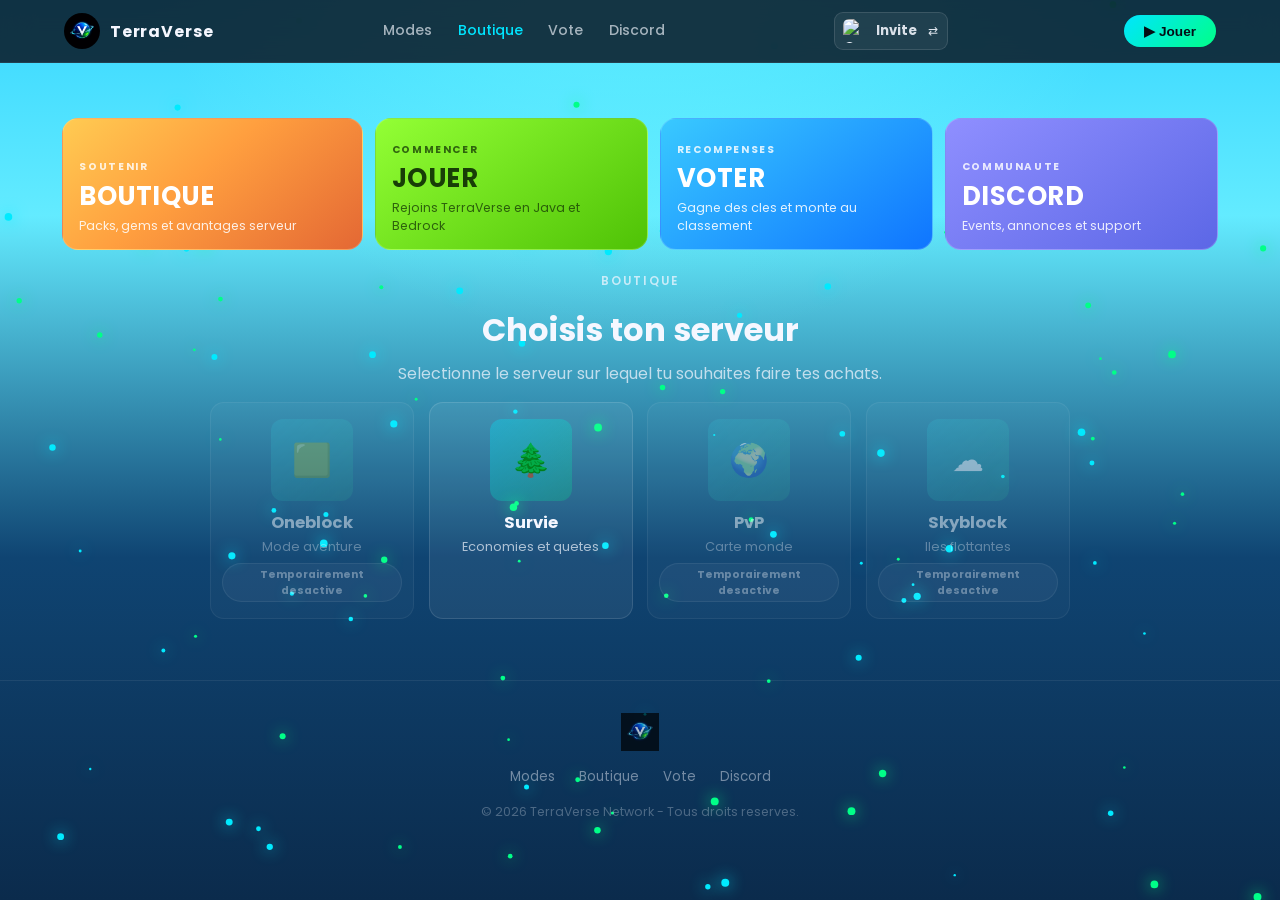
==== commit e229889b: "Add files via upload" ====
--- a/shop.html
+++ b/shop.html
@@ -150,6 +150,16 @@
       border-color: rgba(0, 229, 255, 0.46);
       box-shadow: 0 12px 26px rgba(0, 229, 255, 0.2);
     }
+    .server-card.disabled {
+      opacity: 0.5;
+      cursor: not-allowed;
+      filter: saturate(0.7);
+    }
+    .server-card.disabled:hover {
+      transform: none;
+      border-color: rgba(255, 255, 255, 0.12);
+      box-shadow: none;
+    }
     .server-icon {
       width: 82px;
       height: 82px;
@@ -170,6 +180,17 @@
       font-size: 0.8rem;
       color: rgba(245, 247, 255, 0.68);
       text-align: center;
+    }
+    .server-card-status {
+      display: inline-flex;
+      margin-top: 0.45rem;
+      padding: 0.16rem 0.55rem;
+      border-radius: 999px;
+      font-size: 0.66rem;
+      font-weight: 700;
+      background: rgba(255, 255, 255, 0.08);
+      border: 1px solid rgba(255, 255, 255, 0.14);
+      color: rgba(245, 247, 255, 0.75);
     }
 
     .shop-panel {
@@ -206,6 +227,10 @@
       color: #041019;
       background: linear-gradient(135deg, #00e5ff, #00ff88);
       border-color: transparent;
+    }
+    .server-tab:disabled {
+      opacity: 0.42;
+      cursor: not-allowed;
     }
     .cart-btn {
       border: none;
@@ -247,6 +272,17 @@
       color: rgba(245,247,255,0.75);
     }
 
+    .shop-content {
+      display: grid;
+      grid-template-columns: minmax(0, 1.7fr) 340px;
+      gap: 1rem;
+      align-items: start;
+    }
+    .shop-main {
+      display: grid;
+      gap: 1rem;
+    }
+
     .product-grid {
       display: grid;
       grid-template-columns: repeat(4, 1fr);
@@ -353,83 +389,102 @@
       line-height: 1.5;
     }
 
-    .cart-drawer {
-      position: fixed;
-      top: 0;
-      right: -360px;
-      width: 340px;
-      max-width: 92vw;
-      height: 100vh;
-      background: #f6f7fb;
-      color: #1f2a38;
-      z-index: 1200;
-      box-shadow: -10px 0 30px rgba(0,0,0,0.32);
-      transition: right 0.25s ease;
+    .cart-summary {
+      position: sticky;
+      top: 6.9rem;
+      border-radius: 16px;
+      background: rgba(8, 18, 31, 0.72);
+      border: 1px solid rgba(255, 255, 255, 0.12);
+      padding: 1rem;
+      backdrop-filter: blur(14px);
+      box-shadow: 0 16px 34px rgba(0, 0, 0, 0.24);
+      display: grid;
+      gap: 0.9rem;
+    }
+    .summary-head {
       display: flex;
-      flex-direction: column;
-    }
-    .cart-drawer.open { right: 0; }
-    .cart-head {
-      padding: 0.95rem 1rem;
-      border-bottom: 1px solid #dde2ed;
+      align-items: flex-start;
+      justify-content: space-between;
+      gap: 0.8rem;
+    }
+    .summary-head h3 {
+      margin: 0.2rem 0 0;
+      font-size: 1.15rem;
+    }
+    .summary-count {
+      border-radius: 999px;
+      padding: 0.28rem 0.6rem;
+      background: rgba(255, 255, 255, 0.08);
+      border: 1px solid rgba(255, 255, 255, 0.12);
+      font-size: 0.72rem;
+      color: rgba(245, 247, 255, 0.78);
+      white-space: nowrap;
+    }
+    .summary-items {
+      display: grid;
+      gap: 0.55rem;
+    }
+    .summary-empty {
+      border-radius: 12px;
+      padding: 0.85rem;
+      background: rgba(255, 255, 255, 0.05);
+      border: 1px dashed rgba(255, 255, 255, 0.16);
+      color: rgba(245, 247, 255, 0.62);
+      font-size: 0.82rem;
+      line-height: 1.5;
+    }
+    .summary-item {
+      border-radius: 12px;
+      padding: 0.75rem 0.8rem;
+      background: rgba(255, 255, 255, 0.06);
+      border: 1px solid rgba(255, 255, 255, 0.1);
+      display: grid;
+      gap: 0.22rem;
+    }
+    .summary-item-top {
       display: flex;
       justify-content: space-between;
-      align-items: center;
+      gap: 0.8rem;
       font-weight: 700;
-    }
-    .cart-close {
-      border: none;
-      background: none;
-      font-size: 1.35rem;
-      color: #475466;
-      cursor: pointer;
-    }
-    .cart-body {
-      padding: 0.9rem 1rem;
-      overflow: auto;
-      flex: 1;
-      display: grid;
-      gap: 0.6rem;
-      align-content: start;
-    }
-    .cart-item {
-      border: 1px solid #d8dfea;
-      border-radius: 10px;
-      padding: 0.55rem;
-      background: #fff;
-      display: grid;
-      gap: 0.28rem;
-    }
-    .cart-item-top {
+      font-size: 0.84rem;
+    }
+    .summary-item-meta {
+      color: rgba(245, 247, 255, 0.65);
+      font-size: 0.75rem;
+    }
+    .recap-box {
+      border-radius: 14px;
+      padding: 0.85rem;
+      background: rgba(255, 255, 255, 0.05);
+      border: 1px solid rgba(255, 255, 255, 0.1);
+      display: grid;
+      gap: 0.55rem;
+    }
+    .recap-line,
+    .recap-total {
       display: flex;
       justify-content: space-between;
-      font-size: 0.82rem;
-      font-weight: 700;
-    }
-    .cart-qty {
-      display: flex;
-      align-items: center;
-      gap: 0.4rem;
-    }
-    .cart-qty button {
-      border: 1px solid #c9d1dd;
-      background: #f3f6fb;
-      width: 22px;
-      height: 22px;
-      border-radius: 6px;
-      cursor: pointer;
+      gap: 0.8rem;
+      font-size: 0.84rem;
+    }
+    .recap-line {
+      color: rgba(245, 247, 255, 0.72);
+    }
+    .recap-total {
+      padding-top: 0.55rem;
+      border-top: 1px solid rgba(255, 255, 255, 0.1);
       font-weight: 800;
-    }
-    .cart-foot {
-      padding: 0.9rem 1rem 1rem;
-      border-top: 1px solid #dde2ed;
-      display: grid;
-      gap: 0.55rem;
-    }
-    .cart-total {
-      display: flex;
-      justify-content: space-between;
-      font-weight: 700;
+      color: #ffffff;
+      font-size: 0.92rem;
+    }
+    .checkout-button {
+      width: 100%;
+    }
+    .checkout-note {
+      margin: 0;
+      color: rgba(245, 247, 255, 0.58);
+      font-size: 0.76rem;
+      line-height: 1.5;
     }
     .continue-btn {
       border: none;
@@ -548,6 +603,8 @@
       .product-grid { grid-template-columns: repeat(2, 1fr); }
       .server-grid { grid-template-columns: repeat(2, 1fr); }
       .bottom-row { grid-template-columns: 1fr; }
+      .shop-content { grid-template-columns: 1fr; }
+      .cart-summary { position: static; }
       .account-mini { display: none; }
     }
     @media (max-width: 640px) {
@@ -616,25 +673,28 @@
       <p>Selectionne le serveur sur lequel tu souhaites faire tes achats.</p>
 
       <div class="server-grid">
-        <a href="#" class="server-card" data-server="Oneblock">
+        <a href="#" class="server-card disabled" data-server="Oneblock" aria-disabled="true">
           <div class="server-icon">🟩</div>
           <h3>Oneblock</h3>
           <p>Mode aventure</p>
+          <span class="server-card-status">Temporairement desactive</span>
         </a>
         <a href="#" class="server-card" data-server="Survie">
           <div class="server-icon">🌲</div>
           <h3>Survie</h3>
           <p>Economies et quetes</p>
         </a>
-        <a href="#" class="server-card" data-server="PvP">
+        <a href="#" class="server-card disabled" data-server="PvP" aria-disabled="true">
           <div class="server-icon">🌍</div>
           <h3>PvP</h3>
           <p>Carte monde</p>
+          <span class="server-card-status">Temporairement desactive</span>
         </a>
-        <a href="#" class="server-card" data-server="Skyblock">
+        <a href="#" class="server-card disabled" data-server="Skyblock" aria-disabled="true">
           <div class="server-icon">☁️</div>
           <h3>Skyblock</h3>
           <p>Iles flottantes</p>
+          <span class="server-card-status">Temporairement desactive</span>
         </a>
       </div>
     </section>
@@ -642,7 +702,7 @@
     <section class="shop-panel" id="shopPanel">
       <div class="shop-top">
         <div class="server-tabs" id="serverTabs"></div>
-        <button class="cart-btn" id="openCartBtn">Panier <span class="cart-badge" id="cartBadge">0</span></button>
+        <button class="cart-btn" id="openCartBtn">Voir le recap <span class="cart-badge" id="cartBadge">0</span></button>
       </div>
 
       <article class="support-card" style="margin-bottom:1rem;">
@@ -650,17 +710,44 @@
         <p><strong>Sav3ge_</strong> est le meilleur acheteur du mois.</p>
       </article>
 
-      <div class="product-grid" id="productGrid"></div>
-
-      <div class="bottom-row">
-        <article class="info-card">
-          <h4>Objectif communautaire</h4>
-          <p>Chaque achat aide a financer les machines, anti-DDoS, developpements et evenements communautaires.</p>
-        </article>
-        <article class="info-card">
-          <h4>Note aux parents</h4>
-          <p>Les achats proposes sont uniquement des contenus virtuels utilises sur notre serveur. Ils ne sont ni obligatoires ni lies a Mojang/Microsoft.</p>
-        </article>
+      <div class="shop-content">
+        <div class="shop-main">
+          <div class="product-grid" id="productGrid"></div>
+
+          <div class="bottom-row">
+            <article class="info-card">
+              <h4>Objectif communautaire</h4>
+              <p>Chaque achat aide a financer les machines, anti-DDoS, developpements et evenements communautaires.</p>
+            </article>
+            <article class="info-card">
+              <h4>Note aux parents</h4>
+              <p>Les achats proposes sont uniquement des contenus virtuels utilises sur notre serveur. Ils ne sont ni obligatoires ni lies a Mojang/Microsoft.</p>
+            </article>
+          </div>
+        </div>
+
+        <aside class="cart-summary" id="cartSummary">
+          <div class="summary-head">
+            <div>
+              <p class="section-kicker" style="margin-bottom:0; text-align:left;">Panier local</p>
+              <h3>Recapitulatif</h3>
+            </div>
+            <span class="summary-count" id="cartCountBadge">0 article</span>
+          </div>
+
+          <div class="summary-items" id="summaryItems">
+            <div class="summary-empty">Ton panier est vide. Choisis un pack pour afficher le recap et les bonus automatiques.</div>
+          </div>
+
+          <div class="recap-box">
+            <div class="recap-line"><span>Sous-total</span><strong id="cartSubtotal">0.00 EUR</strong></div>
+            <div class="recap-line"><span>Frais processeur</span><strong id="cartFees">0.00 EUR</strong></div>
+            <div class="recap-total"><span>Total estime</span><strong id="cartGrandTotal">0.00 EUR</strong></div>
+          </div>
+
+          <button class="continue-btn checkout-button" id="continueBtn">Continuer vers Tebex</button>
+          <p class="checkout-note" id="checkoutNote">Le panier est conserve localement sur le site. Le paiement final se fait sur Tebex.</p>
+        </aside>
       </div>
     </section>
   </main>
@@ -677,19 +764,6 @@
       <p>© <span id="year"></span> TerraVerse Network - Tous droits reserves.</p>
     </div>
   </footer>
-
-  <aside class="cart-drawer" id="cartDrawer" aria-hidden="true">
-    <div class="cart-head">
-      <span>Votre panier - <span id="cartServerLabel">Survie</span></span>
-      <button class="cart-close" id="closeCartBtn">×</button>
-    </div>
-    <div class="cart-body" id="cartBody"></div>
-    <div class="cart-foot">
-      <div class="cart-total"><span>Total</span><span id="cartTotal">0.00 EUR</span></div>
-      <button class="continue-btn" id="continueBtn">Continuer</button>
-      <span class="muted" id="cartCountText">0 article</span>
-    </div>
-  </aside>
 
   <div class="modal-backdrop" id="shopModalBackdrop" aria-hidden="true">
     <div class="shop-modal" role="dialog" aria-modal="true" aria-labelledby="shopModalTitle">
@@ -711,15 +785,49 @@
   <script src="particles.js?v=20260401-1"></script>
   <script>
     const PRODUCTS = [
-      { id: "gems15", tag: "", icon: "💎", name: "15.000 Gems", price: 14.99, oldPrice: null },
-      { id: "gems35", tag: "Ideal pour commencer", icon: "💎", name: "35.000 Gems", price: 29.99, oldPrice: 31.55 },
-      { id: "gems80", tag: "Le plus populaire", icon: "💎", name: "80.000 Gems", price: 59.99, oldPrice: 67.52 },
-      { id: "gems150", tag: "Le plus rentable", icon: "💎", name: "150.000 Gems", price: 99.97, oldPrice: 188.83 }
+      { id: "gems500", tag: "Starter", icon: "💎", name: "500 Gems", price: 2.99, oldPrice: null, command: "geco add {username} 500 Gems" },
+      { id: "gems1200", tag: "Petit boost", icon: "💎", name: "1.200 Gems", price: 5.49, oldPrice: null, command: "geco add {username} 1200 Gems" },
+      { id: "gems2500", tag: "Equilibre", icon: "💎", name: "2.500 Gems", price: 9.99, oldPrice: null, command: "geco add {username} 2500 Gems" },
+      { id: "gems5000", tag: "Bon plan", icon: "💎", name: "5.000 Gems", price: 18.99, oldPrice: null, command: "geco add {username} 5000 Gems" },
+      { id: "gems10000", tag: "Le plus populaire", icon: "💎", name: "10.000 Gems", price: 34.99, oldPrice: null, command: "geco add {username} 10000 Gems" },
+      { id: "gems20000", tag: "Le plus rentable", icon: "💎", name: "20.000 Gems", price: 59.99, oldPrice: null, command: "geco add {username} 20000 Gems" }
+    ];
+
+    const TEBEX_CONFIG = {
+      storeUrl: "https://terraverse-shop.tebex.io",
+      serverUrls: {
+        Oneblock: "https://terraverse-shop.tebex.io",
+        Survie: "https://terraverse-shop.tebex.io",
+        PvP: "https://terraverse-shop.tebex.io",
+        Skyblock: "https://terraverse-shop.tebex.io"
+      },
+      productUrls: {
+        Oneblock: {},
+        Survie: {
+          gems500: "https://terraverse-shop.tebex.io/package/7375107",
+          gems1200: "https://terraverse-shop.tebex.io/package/7375110",
+          gems2500: "https://terraverse-shop.tebex.io/package/7375140",
+          gems5000: "https://terraverse-shop.tebex.io/package/7375142",
+          gems10000: "https://terraverse-shop.tebex.io/package/7375143",
+          gems20000: "https://terraverse-shop.tebex.io/package/7375145"
+        },
+        PvP: {},
+        Skyblock: {}
+      }
+    };
+
+    const SERVER_OPTIONS = [
+      { name: "Oneblock", enabled: false },
+      { name: "Survie", enabled: true },
+      { name: "PvP", enabled: false },
+      { name: "Skyblock", enabled: false }
     ];
 
     const STORAGE_PSEUDO = "terraversePseudo";
     const STORAGE_SERVER = "terraverseShopServer";
     const STORAGE_VERSION = "terraverseShopVersion";
+    const STORAGE_CARTS = "terraverseShopCarts";
+    const STORAGE_CHECKOUT = "terraversePendingCheckout";
 
     const burger = document.getElementById("burger");
     const navLinks = document.getElementById("navLinks");
@@ -733,18 +841,20 @@
     let selectedVersion = localStorage.getItem(STORAGE_VERSION) || "java";
     let selectedServer = localStorage.getItem(STORAGE_SERVER) || "";
     let modalMode = "shop";
-    let cart = {};
+    let carts = loadStoredCarts();
 
     const serverSelect = document.getElementById("serverSelect");
     const shopPanel = document.getElementById("shopPanel");
     const serverTabs = document.getElementById("serverTabs");
     const productGrid = document.getElementById("productGrid");
-    const cartDrawer = document.getElementById("cartDrawer");
-    const cartBody = document.getElementById("cartBody");
-    const cartTotal = document.getElementById("cartTotal");
     const cartBadge = document.getElementById("cartBadge");
-    const cartCountText = document.getElementById("cartCountText");
-    const cartServerLabel = document.getElementById("cartServerLabel");
+    const cartCountBadge = document.getElementById("cartCountBadge");
+    const summaryItems = document.getElementById("summaryItems");
+    const cartSubtotal = document.getElementById("cartSubtotal");
+    const cartFees = document.getElementById("cartFees");
+    const cartGrandTotal = document.getElementById("cartGrandTotal");
+    const checkoutNote = document.getElementById("checkoutNote");
+    const cartSummary = document.getElementById("cartSummary");
 
 
     const backdrop = document.getElementById("shopModalBackdrop");
@@ -762,6 +872,33 @@
       return `${v.toFixed(2)} EUR`;
     }
 
+    function loadStoredCarts() {
+      try {
+        const raw = localStorage.getItem(STORAGE_CARTS);
+        if (!raw) return {};
+        const parsed = JSON.parse(raw);
+        return parsed && typeof parsed === "object" ? parsed : {};
+      } catch {
+        return {};
+      }
+    }
+
+    function saveStoredCarts() {
+      localStorage.setItem(STORAGE_CARTS, JSON.stringify(carts));
+    }
+
+    function isServerEnabled(server) {
+      return SERVER_OPTIONS.some(option => option.name === server && option.enabled);
+    }
+
+    function getCurrentCart() {
+      if (!selectedServer) return {};
+      if (!carts[selectedServer] || typeof carts[selectedServer] !== "object") {
+        carts[selectedServer] = {};
+      }
+      return carts[selectedServer];
+    }
+
     function updateAvatar() {
       const pseudo = pseudoInput.value.trim();
       avatarPreview.src = pseudo ? `https://mc-heads.net/avatar/${encodeURIComponent(pseudo)}/64` : "https://mc-heads.net/avatar/Steve/64";
@@ -779,33 +916,63 @@
     }
 
     function setServer(server) {
+      if (!isServerEnabled(server)) return;
       selectedServer = server;
       localStorage.setItem(STORAGE_SERVER, server);
-      cartServerLabel.textContent = server;
       renderTabs();
+      renderCart();
     }
 
     function renderTabs() {
-      const servers = ["Oneblock", "Survie", "PvP", "Skyblock"];
       serverTabs.innerHTML = "";
-      servers.forEach(s => {
+      SERVER_OPTIONS.forEach(({ name, enabled }) => {
         const btn = document.createElement("button");
-        btn.className = `server-tab ${s === selectedServer ? "active" : ""}`;
-        btn.textContent = s;
-        btn.addEventListener("click", () => setServer(s));
+        btn.className = `server-tab ${name === selectedServer ? "active" : ""}`;
+        btn.textContent = name;
+        btn.disabled = !enabled;
+        if (enabled) {
+          btn.addEventListener("click", () => setServer(name));
+        }
         serverTabs.appendChild(btn);
       });
     }
 
     function getTotal() {
+      const cart = getCurrentCart();
       return PRODUCTS.reduce((sum, p) => sum + (cart[p.id] || 0) * p.price, 0);
     }
 
     function getCount() {
-      return Object.values(cart).reduce((a, b) => a + b, 0);
+      return Object.values(getCurrentCart()).reduce((a, b) => a + b, 0);
+    }
+
+    function getCartRewards() {
+      const count = getCount();
+      const subtotal = getTotal();
+      const fees = subtotal > 0 ? subtotal * 0.045 : 0;
+
+      return {
+        count,
+        subtotal,
+        fees,
+        total: subtotal + fees
+      };
+    }
+
+    function getCheckoutUrl() {
+      const currentCart = getCurrentCart();
+      const selectedProducts = PRODUCTS.filter(product => (currentCart[product.id] || 0) > 0);
+      const serverUrl = TEBEX_CONFIG.serverUrls[selectedServer] || TEBEX_CONFIG.storeUrl;
+
+      if (selectedProducts.length === 1 && currentCart[selectedProducts[0].id] === 1) {
+        return TEBEX_CONFIG.productUrls[selectedServer]?.[selectedProducts[0].id] || serverUrl;
+      }
+
+      return serverUrl;
     }
 
     function renderProducts() {
+      const cart = getCurrentCart();
       productGrid.innerHTML = "";
       PRODUCTS.forEach(p => {
         const qty = cart[p.id] || 0;
@@ -824,43 +991,50 @@
     }
 
     function renderCart() {
-      cartBody.innerHTML = "";
+      const cart = getCurrentCart();
       const used = PRODUCTS.filter(p => (cart[p.id] || 0) > 0);
+      const rewards = getCartRewards();
 
       if (!used.length) {
-        cartBody.innerHTML = `<p class="muted">Ton panier est vide.</p>`;
+        summaryItems.innerHTML = `<div class="summary-empty">Ton panier est vide. Ajoute un pack pour afficher le recap detaille et les recompenses.</div>`;
       } else {
-        used.forEach(p => {
-          const qty = cart[p.id];
-          const item = document.createElement("div");
-          item.className = "cart-item";
-          item.innerHTML = `
-            <div class="cart-item-top"><span>${p.name}</span><span>${euro(p.price * qty)}</span></div>
-            <div class="cart-qty">
-              <button data-dec="${p.id}">-</button>
-              <strong>${qty}</strong>
-              <button data-inc="${p.id}">+</button>
+        summaryItems.innerHTML = used.map(product => {
+          const qty = cart[product.id];
+          return `
+            <div class="summary-item">
+              <div class="summary-item-top"><span>${product.name}</span><span>${euro(product.price * qty)}</span></div>
+              <div class="summary-item-meta">Quantite: ${qty} x ${euro(product.price)}</div>
             </div>
           `;
-          cartBody.appendChild(item);
-        });
+        }).join("");
       }
 
-      const count = getCount();
-      const total = getTotal();
-      cartBadge.textContent = String(count);
-      cartCountText.textContent = `${count} article${count > 1 ? "s" : ""}`;
-      cartTotal.textContent = euro(total);
-
+      cartBadge.textContent = String(rewards.count);
+      cartCountBadge.textContent = `${rewards.count} article${rewards.count > 1 ? "s" : ""}`;
+      cartSubtotal.textContent = euro(rewards.subtotal);
+      cartFees.textContent = euro(rewards.fees);
+      cartGrandTotal.textContent = euro(rewards.total);
+
+      const checkoutUrl = getCheckoutUrl();
+      const directProductCheckout = used.length === 1 && cart[used[0].id] === 1 && checkoutUrl !== (TEBEX_CONFIG.serverUrls[selectedServer] || TEBEX_CONFIG.storeUrl);
+      checkoutNote.textContent = rewards.count === 0
+        ? "Le panier est conserve localement sur le site. Le paiement final se fait sur Tebex."
+        : directProductCheckout
+          ? "Redirection directe vers le pack Tebex correspondant."
+          : `Tebex ne pre-remplit pas ce panier automatiquement. Tu seras redirige vers la boutique ${selectedServer || "TerraVerse"} pour finaliser.`;
+
+      saveStoredCarts();
       renderProducts();
     }
 
     function inc(id) {
+      const cart = getCurrentCart();
       cart[id] = (cart[id] || 0) + 1;
       renderCart();
     }
 
     function dec(id) {
+      const cart = getCurrentCart();
       if (!cart[id]) return;
       cart[id] -= 1;
       if (cart[id] <= 0) delete cart[id];
@@ -868,45 +1042,52 @@
     }
 
     productGrid.addEventListener("click", (e) => {
-      const add = e.target.getAttribute("data-add");
-      const incId = e.target.getAttribute("data-inc");
-      const decId = e.target.getAttribute("data-dec");
+      const target = e.target;
+      const add = target.getAttribute("data-add");
+      const incId = target.getAttribute("data-inc");
+      const decId = target.getAttribute("data-dec");
 
       if (add) {
         inc(add);
-        cartDrawer.classList.add("open");
-        cartDrawer.setAttribute("aria-hidden", "false");
       }
       if (incId) inc(incId);
       if (decId) dec(decId);
     });
 
-    cartBody.addEventListener("click", (e) => {
-      const incId = e.target.getAttribute("data-inc");
-      const decId = e.target.getAttribute("data-dec");
-      if (incId) inc(incId);
-      if (decId) dec(decId);
+    document.getElementById("openCartBtn").addEventListener("click", () => {
+      cartSummary.scrollIntoView({ behavior: "smooth", block: "start" });
     });
 
-    document.getElementById("openCartBtn").addEventListener("click", () => {
-      cartDrawer.classList.add("open");
-      cartDrawer.setAttribute("aria-hidden", "false");
-    });
-
-    document.getElementById("closeCartBtn").addEventListener("click", () => {
-      cartDrawer.classList.remove("open");
-      cartDrawer.setAttribute("aria-hidden", "true");
-    });
-
     document.getElementById("continueBtn").addEventListener("click", () => {
-      if (getCount() === 0) {
+      const rewards = getCartRewards();
+      if (rewards.count === 0) {
         alert("Ton panier est vide.");
         return;
       }
-      alert(`Paiement demo: ${getCount()} article(s) pour ${euro(getTotal())}.`);
+
+      localStorage.setItem(STORAGE_CHECKOUT, JSON.stringify({
+        server: selectedServer,
+        pseudo: localStorage.getItem(STORAGE_PSEUDO) || "",
+        version: selectedVersion,
+        items: getCurrentCart(),
+        lines: PRODUCTS.filter(product => (getCurrentCart()[product.id] || 0) > 0).map(product => ({
+          id: product.id,
+          name: product.name,
+          quantity: getCurrentCart()[product.id],
+          unitPrice: product.price,
+          command: product.command.replace("{username}", localStorage.getItem(STORAGE_PSEUDO) || "{username}")
+        })),
+        subtotal: rewards.subtotal,
+        fees: rewards.fees,
+        total: rewards.total,
+        updatedAt: Date.now()
+      }));
+
+      window.location.href = getCheckoutUrl();
     });
 
     function openPseudoModal(server) {
+      if (!isServerEnabled(server)) return;
       modalMode = "shop";
       setServer(server);
       serverTarget.textContent = `Serveur: ${server}`;
@@ -921,6 +1102,7 @@
     document.querySelectorAll(".server-card").forEach(card => {
       card.addEventListener("click", (e) => {
         e.preventDefault();
+        if (card.classList.contains("disabled")) return;
         openPseudoModal(card.dataset.server);
       });
     });
@@ -979,12 +1161,16 @@
 
     updateAccountHeader();
 
+    if (!isServerEnabled(selectedServer)) {
+      selectedServer = "";
+      localStorage.removeItem(STORAGE_SERVER);
+    }
+
     if (selectedServer && localStorage.getItem(STORAGE_PSEUDO)) {
       serverSelect.style.display = "none";
       shopPanel.classList.add("active");
       renderTabs();
       renderCart();
-      cartServerLabel.textContent = selectedServer;
     }
   </script>
 </body>
--- a/style.css
+++ b/style.css
@@ -722,41 +722,6 @@
     linear-gradient(180deg, #38d7ff 0%, #63ebff 24%, #0f4472 62%, #0b2b4c 100%);
 }
 
-body.home-page header {
-  background: transparent;
-  border-bottom: none;
-  backdrop-filter: none;
-}
-
-body.home-page .nav-container {
-  margin-top: 0.8rem;
-  background: #ffffff;
-  border: 1px solid #e5e8ef;
-  border-radius: 18px;
-  box-shadow: 0 12px 30px rgba(12, 36, 57, 0.18);
-}
-
-body.home-page .nav-logo-text {
-  color: #1f2735;
-}
-
-body.home-page .nav-links a {
-  color: #40485a;
-}
-
-body.home-page .nav-links a:hover {
-  color: #111827;
-}
-
-body.home-page .burger span {
-  background: #2e3746;
-}
-
-body.home-page .btn-jouer {
-  background: linear-gradient(180deg, #b5ff25 0%, #72d113 100%);
-  color: #1f6b12;
-}
-
 body.home-page .hero {
   padding-top: 122px;
 }
@@ -765,23 +730,7 @@
   padding-top: 7.4rem;
 }
 
-@media (max-width: 640px) {
-  body.home-page .nav-container {
-    margin-top: 0;
-    border-radius: 0;
-    border-left: none;
-    border-right: none;
-  }
-
-  body.home-page .nav-links {
-    background: #ffffff;
-    border-bottom: 1px solid #e5e8ef;
-  }
-
-  body.home-page .nav-links a {
-    color: #1f2735;
-  }
-}
+
 
 /* ============================================
    MODES — ONGLETS
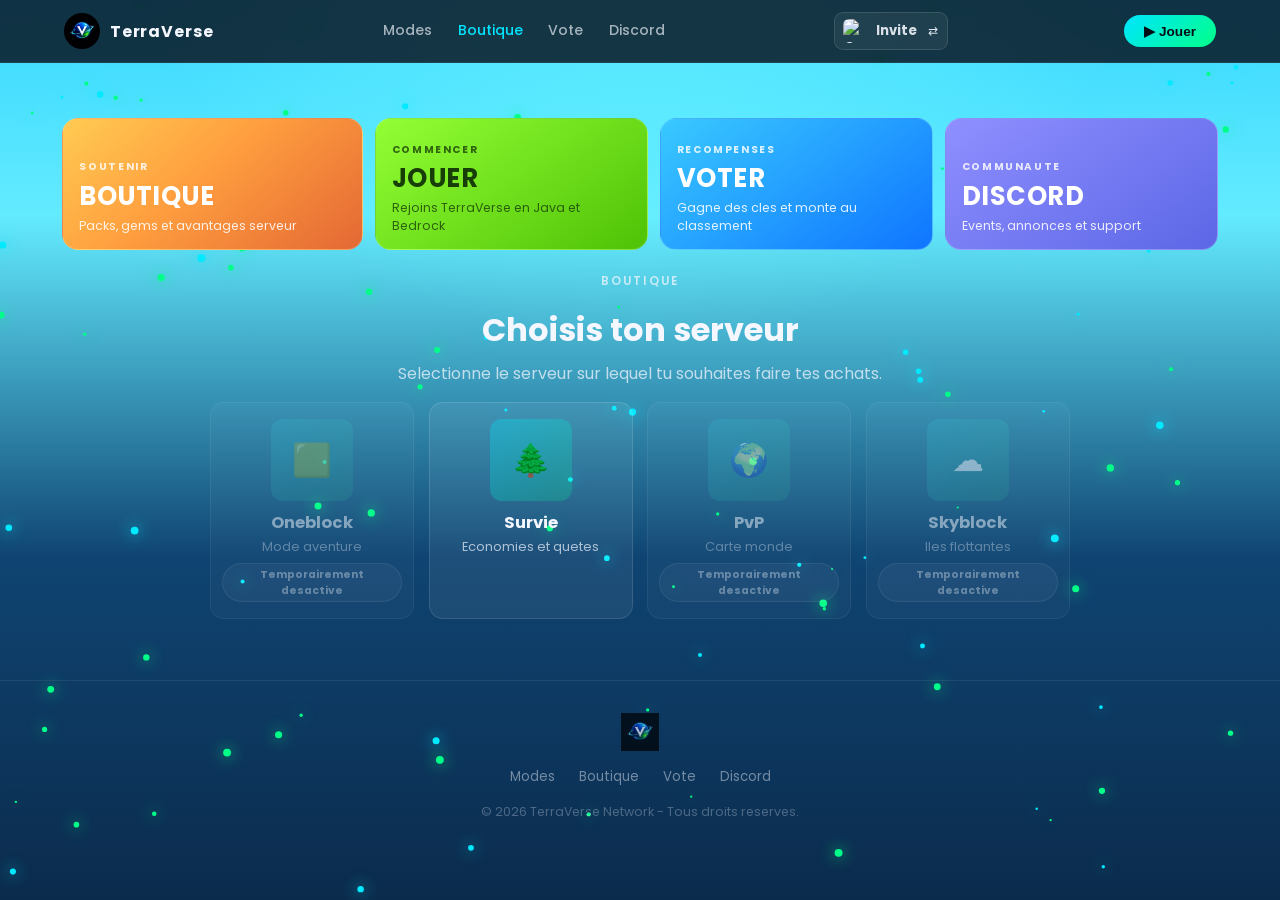
==== commit c4e12778: "Add files via upload" ====
--- a/shop.html
+++ b/shop.html
@@ -964,7 +964,7 @@
       const selectedProducts = PRODUCTS.filter(product => (currentCart[product.id] || 0) > 0);
       const serverUrl = TEBEX_CONFIG.serverUrls[selectedServer] || TEBEX_CONFIG.storeUrl;
 
-      if (selectedProducts.length === 1 && currentCart[selectedProducts[0].id] === 1) {
+      if (selectedProducts.length === 1) {
         return TEBEX_CONFIG.productUrls[selectedServer]?.[selectedProducts[0].id] || serverUrl;
       }
 
@@ -1016,11 +1016,11 @@
       cartGrandTotal.textContent = euro(rewards.total);
 
       const checkoutUrl = getCheckoutUrl();
-      const directProductCheckout = used.length === 1 && cart[used[0].id] === 1 && checkoutUrl !== (TEBEX_CONFIG.serverUrls[selectedServer] || TEBEX_CONFIG.storeUrl);
+      const directProductCheckout = used.length === 1 && checkoutUrl !== (TEBEX_CONFIG.serverUrls[selectedServer] || TEBEX_CONFIG.storeUrl);
       checkoutNote.textContent = rewards.count === 0
         ? "Le panier est conserve localement sur le site. Le paiement final se fait sur Tebex."
         : directProductCheckout
-          ? "Redirection directe vers le pack Tebex correspondant."
+          ? "Redirection directe vers le pack Tebex correspondant. Si tu as mis plusieurs quantites, Tebex pourra demander de les rechoisir sur place."
           : `Tebex ne pre-remplit pas ce panier automatiquement. Tu seras redirige vers la boutique ${selectedServer || "TerraVerse"} pour finaliser.`;
 
       saveStoredCarts();
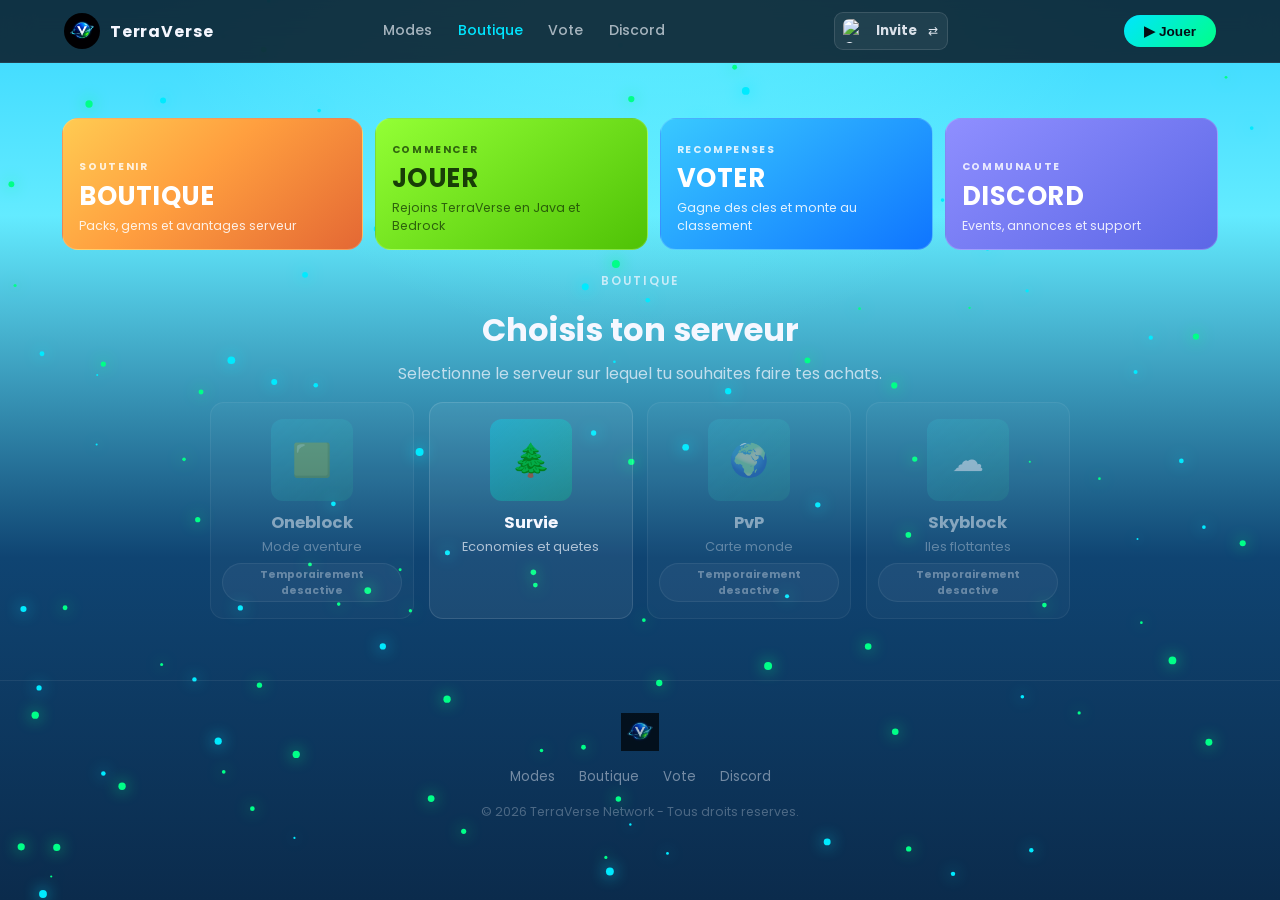
==== commit dd85309c: "Add files via upload" ====
--- a/shop.html
+++ b/shop.html
@@ -274,12 +274,6 @@
 
     .shop-content {
       display: grid;
-      grid-template-columns: minmax(0, 1.7fr) 340px;
-      gap: 1rem;
-      align-items: start;
-    }
-    .shop-main {
-      display: grid;
       gap: 1rem;
     }
 
@@ -389,27 +383,99 @@
       line-height: 1.5;
     }
 
-    .cart-summary {
-      position: sticky;
-      top: 6.9rem;
+    .cart-container {
+      display: grid;
+      grid-template-columns: minmax(0, 1.15fr) minmax(300px, 360px);
+      gap: 1rem;
+      align-items: start;
+    }
+    .cart-left,
+    .cart-right {
       border-radius: 16px;
       background: rgba(8, 18, 31, 0.72);
       border: 1px solid rgba(255, 255, 255, 0.12);
       padding: 1rem;
       backdrop-filter: blur(14px);
       box-shadow: 0 16px 34px rgba(0, 0, 0, 0.24);
+    }
+    .cart-left h2,
+    .cart-right h2 {
+      margin: 0 0 0.9rem;
+      font-size: 1.15rem;
+    }
+    .cart-empty {
+      border-radius: 12px;
+      padding: 0.95rem;
+      background: rgba(255, 255, 255, 0.05);
+      border: 1px dashed rgba(255, 255, 255, 0.16);
+      color: rgba(245, 247, 255, 0.62);
+      font-size: 0.82rem;
+      line-height: 1.5;
+    }
+    .cart-item {
+      border-radius: 14px;
+      padding: 0.95rem;
+      background: rgba(255, 255, 255, 0.05);
+      border: 1px solid rgba(255, 255, 255, 0.1);
       display: grid;
       gap: 0.9rem;
     }
-    .summary-head {
+    .item-info {
       display: flex;
-      align-items: flex-start;
       justify-content: space-between;
       gap: 0.8rem;
-    }
-    .summary-head h3 {
-      margin: 0.2rem 0 0;
-      font-size: 1.15rem;
+      align-items: flex-start;
+    }
+    .item-info h3 {
+      margin: 0;
+      font-size: 1.05rem;
+      color: #ff8cff;
+    }
+    .item-price {
+      font-size: 0.95rem;
+      font-weight: 700;
+      color: #f5f7ff;
+      white-space: nowrap;
+    }
+    .quantity-selector {
+      display: inline-flex;
+      align-items: center;
+      gap: 0.55rem;
+      padding: 0.35rem;
+      border-radius: 999px;
+      background: rgba(255, 255, 255, 0.06);
+      border: 1px solid rgba(255, 255, 255, 0.12);
+      width: fit-content;
+    }
+    .quantity-selector button {
+      width: 34px;
+      height: 34px;
+      border: none;
+      border-radius: 999px;
+      background: linear-gradient(135deg, #8cf52d, #65d300);
+      color: #123500;
+      font-size: 1rem;
+      font-weight: 800;
+      cursor: pointer;
+    }
+    .quantity-selector span {
+      min-width: 24px;
+      text-align: center;
+      font-weight: 700;
+      color: #f5f7ff;
+    }
+    .cart-bonus {
+      border-top: 1px solid rgba(255, 255, 255, 0.08);
+      padding-top: 0.8rem;
+    }
+    .cart-bonus h4 {
+      margin: 0 0 0.45rem;
+      font-size: 0.9rem;
+    }
+    .bonus-note {
+      color: rgba(245, 247, 255, 0.62);
+      font-size: 0.8rem;
+      line-height: 1.5;
     }
     .summary-count {
       border-radius: 999px;
@@ -419,38 +485,6 @@
       font-size: 0.72rem;
       color: rgba(245, 247, 255, 0.78);
       white-space: nowrap;
-    }
-    .summary-items {
-      display: grid;
-      gap: 0.55rem;
-    }
-    .summary-empty {
-      border-radius: 12px;
-      padding: 0.85rem;
-      background: rgba(255, 255, 255, 0.05);
-      border: 1px dashed rgba(255, 255, 255, 0.16);
-      color: rgba(245, 247, 255, 0.62);
-      font-size: 0.82rem;
-      line-height: 1.5;
-    }
-    .summary-item {
-      border-radius: 12px;
-      padding: 0.75rem 0.8rem;
-      background: rgba(255, 255, 255, 0.06);
-      border: 1px solid rgba(255, 255, 255, 0.1);
-      display: grid;
-      gap: 0.22rem;
-    }
-    .summary-item-top {
-      display: flex;
-      justify-content: space-between;
-      gap: 0.8rem;
-      font-weight: 700;
-      font-size: 0.84rem;
-    }
-    .summary-item-meta {
-      color: rgba(245, 247, 255, 0.65);
-      font-size: 0.75rem;
     }
     .recap-box {
       border-radius: 14px;
@@ -603,8 +637,7 @@
       .product-grid { grid-template-columns: repeat(2, 1fr); }
       .server-grid { grid-template-columns: repeat(2, 1fr); }
       .bottom-row { grid-template-columns: 1fr; }
-      .shop-content { grid-template-columns: 1fr; }
-      .cart-summary { position: static; }
+      .cart-container { grid-template-columns: 1fr; }
       .account-mini { display: none; }
     }
     @media (max-width: 640px) {
@@ -711,43 +744,39 @@
       </article>
 
       <div class="shop-content">
-        <div class="shop-main">
-          <div class="product-grid" id="productGrid"></div>
-
-          <div class="bottom-row">
-            <article class="info-card">
-              <h4>Objectif communautaire</h4>
-              <p>Chaque achat aide a financer les machines, anti-DDoS, developpements et evenements communautaires.</p>
-            </article>
-            <article class="info-card">
-              <h4>Note aux parents</h4>
-              <p>Les achats proposes sont uniquement des contenus virtuels utilises sur notre serveur. Ils ne sont ni obligatoires ni lies a Mojang/Microsoft.</p>
-            </article>
+        <div class="product-grid" id="productGrid"></div>
+
+        <div class="cart-container" id="cartSummary">
+          <div class="cart-left">
+            <h2>Votre panier</h2>
+            <div id="cartLeftContent" class="cart-empty">Choisis un pack ci-dessus pour afficher ton panier.</div>
+          </div>
+
+          <div class="cart-right">
+            <h2>Recapitulatif</h2>
+
+            <div class="recap-box">
+              <div class="recap-line"><span>Quantite</span><strong id="cartCountBadge">0</strong></div>
+              <div class="recap-line"><span>Sous-total</span><strong id="cartSubtotal">0.00 EUR</strong></div>
+              <div class="recap-line"><span>Frais de processeur</span><strong id="cartFees">0.00 EUR</strong></div>
+              <div class="recap-total"><span>Total</span><strong id="cartGrandTotal">0.00 EUR</strong></div>
+            </div>
+
+            <button class="continue-btn checkout-button" id="continueBtn">Continuer vers le paiement</button>
+            <p class="checkout-note" id="checkoutNote">Le panier est conserve localement sur le site. Le paiement final se fait sur Tebex.</p>
           </div>
         </div>
 
-        <aside class="cart-summary" id="cartSummary">
-          <div class="summary-head">
-            <div>
-              <p class="section-kicker" style="margin-bottom:0; text-align:left;">Panier local</p>
-              <h3>Recapitulatif</h3>
-            </div>
-            <span class="summary-count" id="cartCountBadge">0 article</span>
-          </div>
-
-          <div class="summary-items" id="summaryItems">
-            <div class="summary-empty">Ton panier est vide. Choisis un pack pour afficher le recap et les bonus automatiques.</div>
-          </div>
-
-          <div class="recap-box">
-            <div class="recap-line"><span>Sous-total</span><strong id="cartSubtotal">0.00 EUR</strong></div>
-            <div class="recap-line"><span>Frais processeur</span><strong id="cartFees">0.00 EUR</strong></div>
-            <div class="recap-total"><span>Total estime</span><strong id="cartGrandTotal">0.00 EUR</strong></div>
-          </div>
-
-          <button class="continue-btn checkout-button" id="continueBtn">Continuer vers Tebex</button>
-          <p class="checkout-note" id="checkoutNote">Le panier est conserve localement sur le site. Le paiement final se fait sur Tebex.</p>
-        </aside>
+        <div class="bottom-row">
+          <article class="info-card">
+            <h4>Objectif communautaire</h4>
+            <p>Chaque achat aide a financer les machines, anti-DDoS, developpements et evenements communautaires.</p>
+          </article>
+          <article class="info-card">
+            <h4>Note aux parents</h4>
+            <p>Les achats proposes sont uniquement des contenus virtuels utilises sur notre serveur. Ils ne sont ni obligatoires ni lies a Mojang/Microsoft.</p>
+          </article>
+        </div>
       </div>
     </section>
   </main>
@@ -848,8 +877,8 @@
     const serverTabs = document.getElementById("serverTabs");
     const productGrid = document.getElementById("productGrid");
     const cartBadge = document.getElementById("cartBadge");
+    const cartLeftContent = document.getElementById("cartLeftContent");
     const cartCountBadge = document.getElementById("cartCountBadge");
-    const summaryItems = document.getElementById("summaryItems");
     const cartSubtotal = document.getElementById("cartSubtotal");
     const cartFees = document.getElementById("cartFees");
     const cartGrandTotal = document.getElementById("cartGrandTotal");
@@ -983,8 +1012,7 @@
           <div class="product-art">${p.icon}</div>
           <p class="product-name">${p.name}</p>
           <p class="product-price">${euro(p.price)} ${p.oldPrice ? `<small>${euro(p.oldPrice)}</small>` : ""}</p>
-          <button class="add-btn" data-add="${p.id}">Ajouter au panier</button>
-          ${qty > 0 ? `<div class="qty-row"><button class="qty-btn" data-dec="${p.id}">-</button><span class="qty-value">${qty}</span><button class="qty-btn" data-inc="${p.id}">+</button></div>` : ""}
+          <button class="add-btn" data-add="${p.id}">${qty > 0 ? "Selectionne" : "Choisir ce pack"}</button>
         `;
         productGrid.appendChild(card);
       });
@@ -996,21 +1024,36 @@
       const rewards = getCartRewards();
 
       if (!used.length) {
-        summaryItems.innerHTML = `<div class="summary-empty">Ton panier est vide. Ajoute un pack pour afficher le recap detaille et les recompenses.</div>`;
+        cartLeftContent.className = "cart-empty";
+        cartLeftContent.innerHTML = "Choisis un pack ci-dessus pour afficher ton panier.";
       } else {
-        summaryItems.innerHTML = used.map(product => {
-          const qty = cart[product.id];
-          return `
-            <div class="summary-item">
-              <div class="summary-item-top"><span>${product.name}</span><span>${euro(product.price * qty)}</span></div>
-              <div class="summary-item-meta">Quantite: ${qty} x ${euro(product.price)}</div>
+        const product = used[0];
+        const qty = cart[product.id];
+        cartLeftContent.className = "cart-item";
+        cartLeftContent.innerHTML = `
+          <div class="item-info">
+            <div>
+              <h3>${product.name}</h3>
+              <span class="item-price">${euro(product.price)}</span>
             </div>
-          `;
-        }).join("");
+            <span class="summary-count">${qty} article${qty > 1 ? "s" : ""}</span>
+          </div>
+
+          <div class="quantity-selector">
+            <button type="button" data-cart-action="minus">-</button>
+            <span id="quantity">${qty}</span>
+            <button type="button" data-cart-action="plus">+</button>
+          </div>
+
+          <div class="cart-bonus">
+            <h4>Info panier</h4>
+            <p class="bonus-note">La quantite modifie ton total. Le paiement final se fait sur Tebex avec le pack selectionne.</p>
+          </div>
+        `;
       }
 
       cartBadge.textContent = String(rewards.count);
-      cartCountBadge.textContent = `${rewards.count} article${rewards.count > 1 ? "s" : ""}`;
+      cartCountBadge.textContent = String(rewards.count);
       cartSubtotal.textContent = euro(rewards.subtotal);
       cartFees.textContent = euro(rewards.fees);
       cartGrandTotal.textContent = euro(rewards.total);
@@ -1018,10 +1061,10 @@
       const checkoutUrl = getCheckoutUrl();
       const directProductCheckout = used.length === 1 && checkoutUrl !== (TEBEX_CONFIG.serverUrls[selectedServer] || TEBEX_CONFIG.storeUrl);
       checkoutNote.textContent = rewards.count === 0
-        ? "Le panier est conserve localement sur le site. Le paiement final se fait sur Tebex."
+        ? "Selectionne un pack pour preparer ton paiement Tebex."
         : directProductCheckout
-          ? "Redirection directe vers le pack Tebex correspondant. Si tu as mis plusieurs quantites, Tebex pourra demander de les rechoisir sur place."
-          : `Tebex ne pre-remplit pas ce panier automatiquement. Tu seras redirige vers la boutique ${selectedServer || "TerraVerse"} pour finaliser.`;
+          ? "Le recap complet sera affiche avant la redirection finale vers Tebex."
+          : `Le recap complet sera affiche avant la redirection vers la boutique ${selectedServer || "TerraVerse"}.`;
 
       saveStoredCarts();
       renderProducts();
@@ -1029,7 +1072,9 @@
 
     function inc(id) {
       const cart = getCurrentCart();
-      cart[id] = (cart[id] || 0) + 1;
+      const nextQty = (cart[id] || 0) + 1;
+      Object.keys(cart).forEach(key => delete cart[key]);
+      cart[id] = nextQty;
       renderCart();
     }
 
@@ -1044,14 +1089,20 @@
     productGrid.addEventListener("click", (e) => {
       const target = e.target;
       const add = target.getAttribute("data-add");
-      const incId = target.getAttribute("data-inc");
-      const decId = target.getAttribute("data-dec");
 
       if (add) {
         inc(add);
       }
-      if (incId) inc(incId);
-      if (decId) dec(decId);
+    });
+
+    cartLeftContent.addEventListener("click", (e) => {
+      const action = e.target.getAttribute("data-cart-action");
+      const currentCart = getCurrentCart();
+      const currentId = Object.keys(currentCart).find(key => currentCart[key] > 0);
+      if (!currentId) return;
+
+      if (action === "plus") inc(currentId);
+      if (action === "minus") dec(currentId);
     });
 
     document.getElementById("openCartBtn").addEventListener("click", () => {
@@ -1080,10 +1131,11 @@
         subtotal: rewards.subtotal,
         fees: rewards.fees,
         total: rewards.total,
+        checkoutUrl: getCheckoutUrl(),
         updatedAt: Date.now()
       }));
 
-      window.location.href = getCheckoutUrl();
+      window.location.href = "checkout.html";
     });
 
     function openPseudoModal(server) {
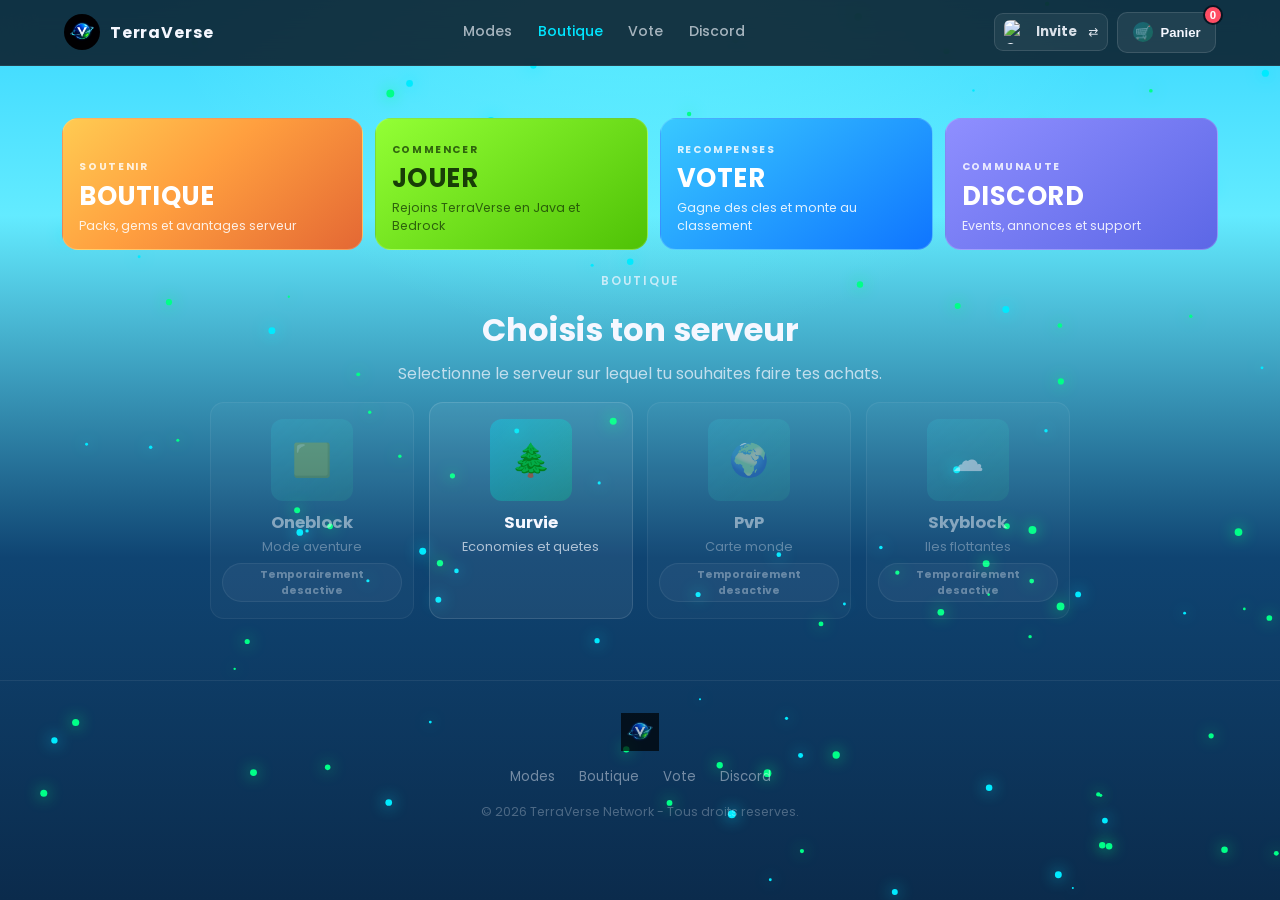
==== commit 5847a62d: "Add files via upload" ====
--- a/shop.html
+++ b/shop.html
@@ -88,7 +88,6 @@
       border-radius: 9px;
       background: rgba(255, 255, 255, 0.06);
       border: 1px solid rgba(255, 255, 255, 0.12);
-      margin-right: 0.45rem;
       min-width: 0;
       cursor: pointer;
       transition: border-color 0.18s, background 0.18s;
@@ -115,6 +114,12 @@
       font-size: 0.75rem;
       margin-left: 0.15rem;
       opacity: 0.9;
+    }
+    .header-actions {
+      display: flex;
+      align-items: center;
+      gap: 0.55rem;
+      flex-shrink: 0;
     }
 
     .server-select {
@@ -233,14 +238,44 @@
       cursor: not-allowed;
     }
     .cart-btn {
-      border: none;
+      border: 1px solid rgba(255, 255, 255, 0.12);
       border-radius: 10px;
-      padding: 0.6rem 1rem;
+      padding: 0.58rem 0.9rem;
       font-weight: 700;
       cursor: pointer;
-      color: #123500;
-      background: linear-gradient(135deg, #8cf52d, #65d300);
+      color: #f5f7ff;
+      background: rgba(255, 255, 255, 0.07);
       position: relative;
+      display: inline-flex;
+      align-items: center;
+      gap: 0.5rem;
+      transition: border-color 0.18s, background 0.18s, transform 0.18s;
+    }
+    .cart-btn-label {
+      font-size: 0.82rem;
+      font-weight: 700;
+    }
+    .cart-btn:hover {
+      border-color: rgba(0, 229, 255, 0.45);
+      background: rgba(255, 255, 255, 0.11);
+      transform: translateY(-1px);
+    }
+    .cart-btn.bump {
+      animation: cart-bump 0.32s ease;
+    }
+    @keyframes cart-bump {
+      0% { transform: scale(1); }
+      50% { transform: scale(1.06); }
+      100% { transform: scale(1); }
+    }
+    .cart-btn-icon {
+      width: 20px;
+      height: 20px;
+      border-radius: 999px;
+      display: grid;
+      place-items: center;
+      background: linear-gradient(135deg, rgba(0, 229, 255, 0.22), rgba(0, 255, 136, 0.2));
+      font-size: 0.8rem;
     }
     .cart-badge {
       position: absolute;
@@ -292,14 +327,21 @@
       position: relative;
     }
     .product-art {
-      width: 96px;
-      height: 96px;
+      width: 118px;
+      height: 118px;
       margin: 0 auto 0.55rem;
       border-radius: 14px;
-      background: linear-gradient(135deg, rgba(167,80,255,0.6), rgba(255,131,255,0.45));
+      background: radial-gradient(circle at 50% 38%, rgba(0, 255, 136, 0.18), rgba(0, 229, 255, 0.04) 58%, transparent 76%);
       display: grid;
       place-items: center;
-      font-size: 2.6rem;
+      overflow: hidden;
+      padding: 0.08rem;
+    }
+    .product-art img {
+      width: 100%;
+      height: 100%;
+      object-fit: contain;
+      display: block;
     }
     .product-tag {
       position: absolute;
@@ -346,6 +388,28 @@
       gap: 0.45rem;
       align-items: center;
     }
+    .item-main {
+      display: flex;
+      align-items: center;
+      gap: 0.8rem;
+      min-width: 0;
+    }
+    .item-art {
+      width: 74px;
+      height: 74px;
+      border-radius: 14px;
+      background: radial-gradient(circle at 50% 36%, rgba(0, 255, 136, 0.18), rgba(0, 229, 255, 0.04) 58%, transparent 76%);
+      flex-shrink: 0;
+      display: grid;
+      place-items: center;
+      padding: 0.08rem;
+    }
+    .item-art img {
+      width: 100%;
+      height: 100%;
+      object-fit: contain;
+      display: block;
+    }
     .qty-btn {
       border: none;
       width: 28px;
@@ -383,42 +447,102 @@
       line-height: 1.5;
     }
 
+    .cart-drawer-backdrop {
+      position: fixed;
+      inset: 0;
+      display: none;
+      z-index: 160;
+      pointer-events: none;
+    }
+    .cart-drawer-backdrop.open {
+      display: block;
+    }
     .cart-container {
+      position: fixed;
+      top: 0;
+      right: 0;
+      width: min(380px, 100vw);
+      height: 100vh;
       display: grid;
-      grid-template-columns: minmax(0, 1.15fr) minmax(300px, 360px);
-      gap: 1rem;
-      align-items: start;
+      grid-template-rows: auto 1fr auto;
+      gap: 0;
+      background: linear-gradient(180deg, rgba(9, 20, 36, 0.97) 0%, rgba(10, 28, 48, 0.97) 100%);
+      color: #f5f7ff;
+      border-left: 1px solid rgba(255, 255, 255, 0.1);
+      box-shadow: -18px 0 40px rgba(0, 0, 0, 0.34);
+      backdrop-filter: blur(18px);
+      z-index: 170;
+      transform: translateX(100%);
+      transition: transform 0.22s ease;
+      pointer-events: auto;
+    }
+    .cart-drawer-backdrop.open .cart-container {
+      transform: translateX(0);
+    }
+    .cart-drawer-head {
+      display: flex;
+      align-items: center;
+      justify-content: space-between;
+      gap: 0.75rem;
+      padding: 0.95rem 1rem 0.8rem;
+      border-bottom: 1px solid rgba(255, 255, 255, 0.08);
+      background: rgba(255, 255, 255, 0.04);
+    }
+    .cart-drawer-close {
+      border: none;
+      background: none;
+      color: #f5f7ff;
+      font-size: 1.85rem;
+      line-height: 1;
+      cursor: pointer;
+      padding: 0;
+      opacity: 0.82;
+    }
+    .cart-drawer-account {
+      display: flex;
+      align-items: center;
+      gap: 0.55rem;
+      margin-left: auto;
+      color: #f5f7ff;
+      font-weight: 800;
+      font-size: 0.95rem;
+    }
+    .cart-drawer-account img {
+      width: 30px;
+      height: 30px;
+      border-radius: 8px;
     }
     .cart-left,
     .cart-right {
-      border-radius: 16px;
-      background: rgba(8, 18, 31, 0.72);
-      border: 1px solid rgba(255, 255, 255, 0.12);
       padding: 1rem;
-      backdrop-filter: blur(14px);
-      box-shadow: 0 16px 34px rgba(0, 0, 0, 0.24);
     }
     .cart-left h2,
     .cart-right h2 {
       margin: 0 0 0.9rem;
       font-size: 1.15rem;
+      color: #f5f7ff;
     }
     .cart-empty {
       border-radius: 12px;
       padding: 0.95rem;
       background: rgba(255, 255, 255, 0.05);
-      border: 1px dashed rgba(255, 255, 255, 0.16);
-      color: rgba(245, 247, 255, 0.62);
+      border: 1px dashed rgba(255, 255, 255, 0.14);
+      color: rgba(245, 247, 255, 0.66);
       font-size: 0.82rem;
       line-height: 1.5;
     }
     .cart-item {
       border-radius: 14px;
       padding: 0.95rem;
-      background: rgba(255, 255, 255, 0.05);
+      background: rgba(255, 255, 255, 0.06);
       border: 1px solid rgba(255, 255, 255, 0.1);
       display: grid;
       gap: 0.9rem;
+      box-shadow: 0 10px 22px rgba(0, 0, 0, 0.16);
+    }
+    .cart-list {
+      display: grid;
+      gap: 0.8rem;
     }
     .item-info {
       display: flex;
@@ -429,12 +553,12 @@
     .item-info h3 {
       margin: 0;
       font-size: 1.05rem;
-      color: #ff8cff;
+      color: #f5f7ff;
     }
     .item-price {
       font-size: 0.95rem;
       font-weight: 700;
-      color: #f5f7ff;
+      color: rgba(245, 247, 255, 0.84);
       white-space: nowrap;
     }
     .quantity-selector {
@@ -443,9 +567,10 @@
       gap: 0.55rem;
       padding: 0.35rem;
       border-radius: 999px;
-      background: rgba(255, 255, 255, 0.06);
+      background: rgba(255, 255, 255, 0.08);
       border: 1px solid rgba(255, 255, 255, 0.12);
       width: fit-content;
+      margin-left: auto;
     }
     .quantity-selector button {
       width: 34px;
@@ -483,13 +608,13 @@
       background: rgba(255, 255, 255, 0.08);
       border: 1px solid rgba(255, 255, 255, 0.12);
       font-size: 0.72rem;
-      color: rgba(245, 247, 255, 0.78);
+      color: rgba(245, 247, 255, 0.8);
       white-space: nowrap;
     }
     .recap-box {
       border-radius: 14px;
       padding: 0.85rem;
-      background: rgba(255, 255, 255, 0.05);
+      background: rgba(255, 255, 255, 0.06);
       border: 1px solid rgba(255, 255, 255, 0.1);
       display: grid;
       gap: 0.55rem;
@@ -506,9 +631,9 @@
     }
     .recap-total {
       padding-top: 0.55rem;
-      border-top: 1px solid rgba(255, 255, 255, 0.1);
+      border-top: 1px solid rgba(255, 255, 255, 0.08);
       font-weight: 800;
-      color: #ffffff;
+      color: #f5f7ff;
       font-size: 0.92rem;
     }
     .checkout-button {
@@ -637,11 +762,11 @@
       .product-grid { grid-template-columns: repeat(2, 1fr); }
       .server-grid { grid-template-columns: repeat(2, 1fr); }
       .bottom-row { grid-template-columns: 1fr; }
-      .cart-container { grid-template-columns: 1fr; }
       .account-mini { display: none; }
     }
     @media (max-width: 640px) {
       .shop-hero-grid { grid-template-columns: 1fr; }
+      .cart-btn-label { display: none; }
     }
   </style>
 </head>
@@ -666,13 +791,19 @@
         <a href="index.html#discord">Discord</a>
       </nav>
 
-      <div class="account-mini" id="changePseudoBtn" title="Changer le pseudo">
-        <img id="headerAccountAvatar" src="https://mc-heads.net/avatar/Steve/48" alt="Compte">
-        <strong id="headerAccountName">Invite</strong>
-        <span class="name-switch">⇄</span>
+      <div class="header-actions">
+        <div class="account-mini" id="changePseudoBtn" title="Changer le pseudo">
+          <img id="headerAccountAvatar" src="https://mc-heads.net/avatar/Steve/48" alt="Compte">
+          <strong id="headerAccountName">Invite</strong>
+          <span class="name-switch">⇄</span>
+        </div>
+
+        <button class="cart-btn" id="openCartBtn" type="button" aria-label="Voir le panier">
+          <span class="cart-btn-icon">🛒</span>
+          <span class="cart-btn-label">Panier</span>
+          <span class="cart-badge" id="cartBadge">0</span>
+        </button>
       </div>
-
-      <button class="btn-jouer" onclick="window.location.href='index.html#howto'">▶ Jouer</button>
     </div>
   </header>
 
@@ -735,7 +866,6 @@
     <section class="shop-panel" id="shopPanel">
       <div class="shop-top">
         <div class="server-tabs" id="serverTabs"></div>
-        <button class="cart-btn" id="openCartBtn">Voir le recap <span class="cart-badge" id="cartBadge">0</span></button>
       </div>
 
       <article class="support-card" style="margin-bottom:1rem;">
@@ -745,27 +875,6 @@
 
       <div class="shop-content">
         <div class="product-grid" id="productGrid"></div>
-
-        <div class="cart-container" id="cartSummary">
-          <div class="cart-left">
-            <h2>Votre panier</h2>
-            <div id="cartLeftContent" class="cart-empty">Choisis un pack ci-dessus pour afficher ton panier.</div>
-          </div>
-
-          <div class="cart-right">
-            <h2>Recapitulatif</h2>
-
-            <div class="recap-box">
-              <div class="recap-line"><span>Quantite</span><strong id="cartCountBadge">0</strong></div>
-              <div class="recap-line"><span>Sous-total</span><strong id="cartSubtotal">0.00 EUR</strong></div>
-              <div class="recap-line"><span>Frais de processeur</span><strong id="cartFees">0.00 EUR</strong></div>
-              <div class="recap-total"><span>Total</span><strong id="cartGrandTotal">0.00 EUR</strong></div>
-            </div>
-
-            <button class="continue-btn checkout-button" id="continueBtn">Continuer vers le paiement</button>
-            <p class="checkout-note" id="checkoutNote">Le panier est conserve localement sur le site. Le paiement final se fait sur Tebex.</p>
-          </div>
-        </div>
 
         <div class="bottom-row">
           <article class="info-card">
@@ -793,6 +902,35 @@
       <p>© <span id="year"></span> TerraVerse Network - Tous droits reserves.</p>
     </div>
   </footer>
+
+  <div class="cart-drawer-backdrop" id="cartDrawerBackdrop" aria-hidden="true">
+    <aside class="cart-container" id="cartSummary" aria-label="Panier">
+      <div class="cart-drawer-head">
+        <button class="cart-drawer-close" id="closeCartBtn" type="button" aria-label="Fermer le panier">×</button>
+        <div class="cart-drawer-account">
+          <img id="drawerAccountAvatar" src="https://mc-heads.net/avatar/Steve/48" alt="Compte">
+          <span id="drawerAccountName">Invite</span>
+        </div>
+      </div>
+
+      <div class="cart-left">
+        <h2>Votre panier</h2>
+        <div id="cartLeftContent" class="cart-empty">Choisis un pack ci-dessus pour afficher ton panier.</div>
+      </div>
+
+      <div class="cart-right">
+        <div class="recap-box">
+          <div class="recap-line"><span>Quantite</span><strong id="cartCountBadge">0</strong></div>
+          <div class="recap-line"><span>Sous-total</span><strong id="cartSubtotal">0.00 EUR</strong></div>
+          <div class="recap-line"><span>Frais de processeur</span><strong id="cartFees">0.00 EUR</strong></div>
+          <div class="recap-total"><span>Total</span><strong id="cartGrandTotal">0.00 EUR</strong></div>
+        </div>
+
+        <button class="continue-btn checkout-button" id="continueBtn">Continuer vers le paiement</button>
+        <p class="checkout-note" id="checkoutNote">Le panier est conserve localement sur le site. Le paiement final se fait sur Tebex.</p>
+      </div>
+    </aside>
+  </div>
 
   <div class="modal-backdrop" id="shopModalBackdrop" aria-hidden="true">
     <div class="shop-modal" role="dialog" aria-modal="true" aria-labelledby="shopModalTitle">
@@ -814,12 +952,12 @@
   <script src="particles.js?v=20260401-1"></script>
   <script>
     const PRODUCTS = [
-      { id: "gems500", tag: "Starter", icon: "💎", name: "500 Gems", price: 2.99, oldPrice: null, command: "geco add {username} 500 Gems" },
-      { id: "gems1200", tag: "Petit boost", icon: "💎", name: "1.200 Gems", price: 5.49, oldPrice: null, command: "geco add {username} 1200 Gems" },
-      { id: "gems2500", tag: "Equilibre", icon: "💎", name: "2.500 Gems", price: 9.99, oldPrice: null, command: "geco add {username} 2500 Gems" },
-      { id: "gems5000", tag: "Bon plan", icon: "💎", name: "5.000 Gems", price: 18.99, oldPrice: null, command: "geco add {username} 5000 Gems" },
-      { id: "gems10000", tag: "Le plus populaire", icon: "💎", name: "10.000 Gems", price: 34.99, oldPrice: null, command: "geco add {username} 10000 Gems" },
-      { id: "gems20000", tag: "Le plus rentable", icon: "💎", name: "20.000 Gems", price: 59.99, oldPrice: null, command: "geco add {username} 20000 Gems" }
+      { id: "gems500", tag: "Starter", image: "assets/shop/500 gems.png", name: "500 Gems", price: 2.99, oldPrice: null, command: "geco add {username} 500 Gems" },
+      { id: "gems1200", tag: "Petit boost", image: "assets/shop/1200 gems.png", name: "1.200 Gems", price: 5.49, oldPrice: null, command: "geco add {username} 1200 Gems" },
+      { id: "gems2500", tag: "Equilibre", image: "assets/shop/2500 gems .png", name: "2.500 Gems", price: 9.99, oldPrice: null, command: "geco add {username} 2500 Gems" },
+      { id: "gems5000", tag: "Bon plan", image: "assets/shop/5000 gems.png", name: "5.000 Gems", price: 18.99, oldPrice: null, command: "geco add {username} 5000 Gems" },
+      { id: "gems10000", tag: "Le plus populaire", image: "assets/shop/10000 gems.png", name: "10.000 Gems", price: 34.99, oldPrice: null, command: "geco add {username} 10000 Gems" },
+      { id: "gems20000", tag: "Le plus rentable", image: "assets/shop/20000.png", name: "20.000 Gems", price: 59.99, oldPrice: null, command: "geco add {username} 20000 Gems" }
     ];
 
     const TEBEX_CONFIG = {
@@ -877,6 +1015,7 @@
     const serverTabs = document.getElementById("serverTabs");
     const productGrid = document.getElementById("productGrid");
     const cartBadge = document.getElementById("cartBadge");
+    const openCartBtn = document.getElementById("openCartBtn");
     const cartLeftContent = document.getElementById("cartLeftContent");
     const cartCountBadge = document.getElementById("cartCountBadge");
     const cartSubtotal = document.getElementById("cartSubtotal");
@@ -884,6 +1023,10 @@
     const cartGrandTotal = document.getElementById("cartGrandTotal");
     const checkoutNote = document.getElementById("checkoutNote");
     const cartSummary = document.getElementById("cartSummary");
+    const cartDrawerBackdrop = document.getElementById("cartDrawerBackdrop");
+    const closeCartBtn = document.getElementById("closeCartBtn");
+    const drawerAccountAvatar = document.getElementById("drawerAccountAvatar");
+    const drawerAccountName = document.getElementById("drawerAccountName");
 
 
     const backdrop = document.getElementById("shopModalBackdrop");
@@ -938,10 +1081,30 @@
       if (!pseudo) {
         accountName.textContent = "Invite";
         accountAvatar.src = "https://mc-heads.net/avatar/Steve/48";
+        drawerAccountName.textContent = "Invite";
+        drawerAccountAvatar.src = "https://mc-heads.net/avatar/Steve/48";
         return;
       }
       accountName.textContent = pseudo;
       accountAvatar.src = `https://mc-heads.net/avatar/${encodeURIComponent(pseudo)}/48`;
+      drawerAccountName.textContent = pseudo;
+      drawerAccountAvatar.src = `https://mc-heads.net/avatar/${encodeURIComponent(pseudo)}/48`;
+    }
+
+    function openCartDrawer() {
+      cartDrawerBackdrop.classList.add("open");
+      cartDrawerBackdrop.setAttribute("aria-hidden", "false");
+    }
+
+    function closeCartDrawer() {
+      cartDrawerBackdrop.classList.remove("open");
+      cartDrawerBackdrop.setAttribute("aria-hidden", "true");
+    }
+
+    function flashCartButton() {
+      openCartBtn.classList.remove("bump");
+      void openCartBtn.offsetWidth;
+      openCartBtn.classList.add("bump");
     }
 
     function setServer(server) {
@@ -1009,10 +1172,10 @@
         card.className = "product-card";
         card.innerHTML = `
           ${p.tag ? `<span class="product-tag">${p.tag}</span>` : ""}
-          <div class="product-art">${p.icon}</div>
+          <div class="product-art"><img src="${p.image}" alt="${p.name}"></div>
           <p class="product-name">${p.name}</p>
           <p class="product-price">${euro(p.price)} ${p.oldPrice ? `<small>${euro(p.oldPrice)}</small>` : ""}</p>
-          <button class="add-btn" data-add="${p.id}">${qty > 0 ? "Selectionne" : "Choisir ce pack"}</button>
+          <button class="add-btn" data-add="${p.id}">${qty > 0 ? `Ajouter encore (${qty})` : "Choisir ce pack"}</button>
         `;
         productGrid.appendChild(card);
       });
@@ -1027,29 +1190,34 @@
         cartLeftContent.className = "cart-empty";
         cartLeftContent.innerHTML = "Choisis un pack ci-dessus pour afficher ton panier.";
       } else {
-        const product = used[0];
-        const qty = cart[product.id];
-        cartLeftContent.className = "cart-item";
-        cartLeftContent.innerHTML = `
-          <div class="item-info">
-            <div>
-              <h3>${product.name}</h3>
-              <span class="item-price">${euro(product.price)}</span>
-            </div>
-            <span class="summary-count">${qty} article${qty > 1 ? "s" : ""}</span>
-          </div>
-
-          <div class="quantity-selector">
-            <button type="button" data-cart-action="minus">-</button>
-            <span id="quantity">${qty}</span>
-            <button type="button" data-cart-action="plus">+</button>
-          </div>
-
-          <div class="cart-bonus">
-            <h4>Info panier</h4>
-            <p class="bonus-note">La quantite modifie ton total. Le paiement final se fait sur Tebex avec le pack selectionne.</p>
-          </div>
-        `;
+        cartLeftContent.className = "cart-list";
+        cartLeftContent.innerHTML = `${used.map(product => {
+          const qty = cart[product.id];
+          return `
+            <article class="cart-item">
+              <div class="item-info">
+                <div class="item-main">
+                  <div class="item-art"><img src="${product.image}" alt="${product.name}"></div>
+                  <div>
+                    <h3>${product.name}</h3>
+                    <span class="item-price">${euro(product.price)}</span>
+                  </div>
+                </div>
+                <span class="summary-count">${qty} article${qty > 1 ? "s" : ""}</span>
+              </div>
+
+              <div class="quantity-selector">
+                <button type="button" data-cart-action="minus" data-product-id="${product.id}">-</button>
+                <span>${qty}</span>
+                <button type="button" data-cart-action="plus" data-product-id="${product.id}">+</button>
+              </div>
+            </article>
+          `;
+        }).join("")}
+        <div class="cart-bonus">
+          <h4>Info panier</h4>
+          <p class="bonus-note">Tu peux maintenant ajouter plusieurs packs dans le meme panier. S'il y a plusieurs articles, la redirection finale se fera vers la boutique Tebex.</p>
+        </div>`;
       }
 
       cartBadge.textContent = String(rewards.count);
@@ -1072,10 +1240,10 @@
 
     function inc(id) {
       const cart = getCurrentCart();
-      const nextQty = (cart[id] || 0) + 1;
-      Object.keys(cart).forEach(key => delete cart[key]);
-      cart[id] = nextQty;
+      cart[id] = (cart[id] || 0) + 1;
       renderCart();
+      flashCartButton();
+      openCartDrawer();
     }
 
     function dec(id) {
@@ -1097,8 +1265,7 @@
 
     cartLeftContent.addEventListener("click", (e) => {
       const action = e.target.getAttribute("data-cart-action");
-      const currentCart = getCurrentCart();
-      const currentId = Object.keys(currentCart).find(key => currentCart[key] > 0);
+      const currentId = e.target.getAttribute("data-product-id");
       if (!currentId) return;
 
       if (action === "plus") inc(currentId);
@@ -1106,9 +1273,9 @@
     });
 
     document.getElementById("openCartBtn").addEventListener("click", () => {
-      cartSummary.scrollIntoView({ behavior: "smooth", block: "start" });
+      openCartDrawer();
     });
-
+    closeCartBtn.addEventListener("click", closeCartDrawer);
     document.getElementById("continueBtn").addEventListener("click", () => {
       const rewards = getCartRewards();
       if (rewards.count === 0) {
@@ -1124,6 +1291,7 @@
         lines: PRODUCTS.filter(product => (getCurrentCart()[product.id] || 0) > 0).map(product => ({
           id: product.id,
           name: product.name,
+          image: product.image,
           quantity: getCurrentCart()[product.id],
           unitPrice: product.price,
           command: product.command.replace("{username}", localStorage.getItem(STORAGE_PSEUDO) || "{username}")
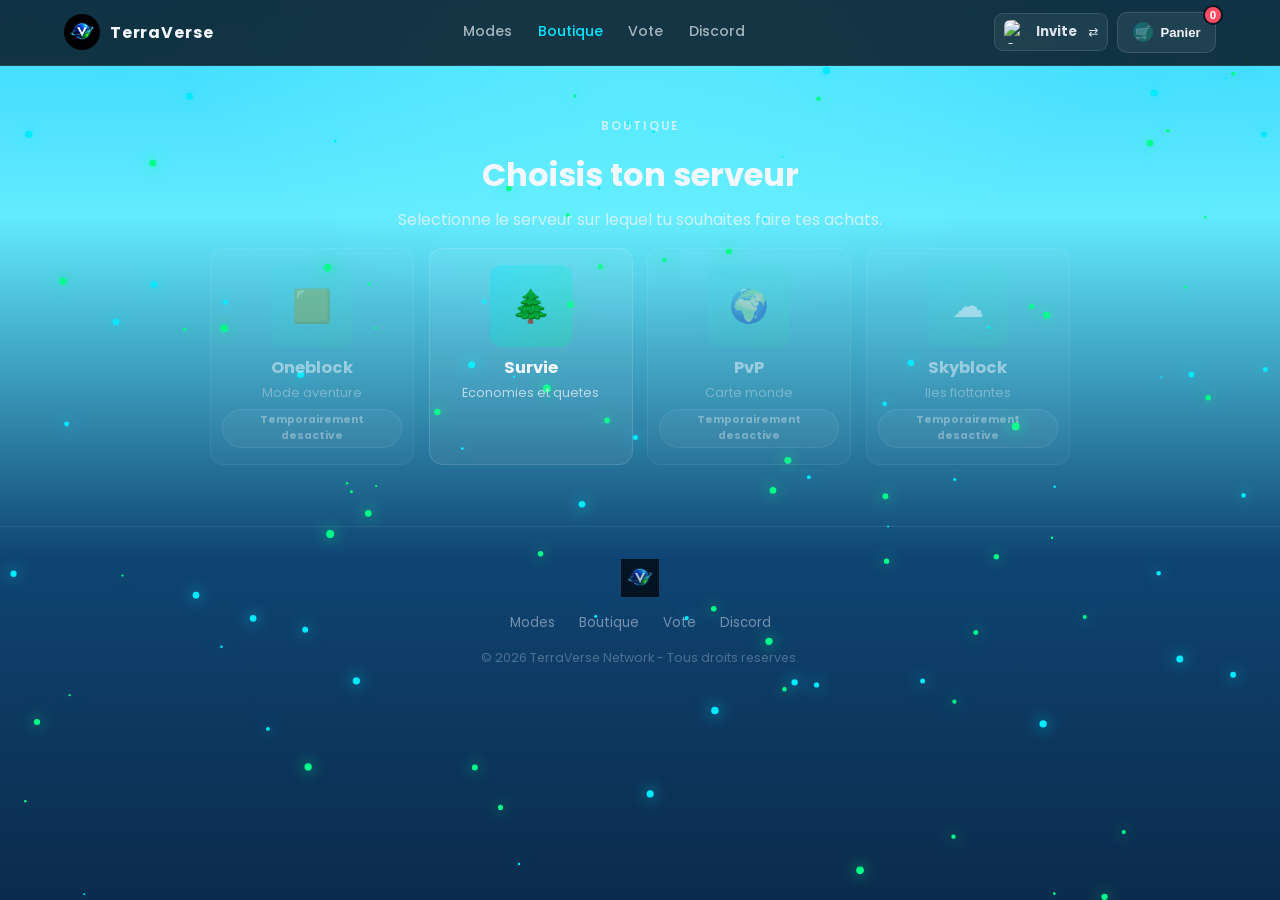
==== commit a67de1d8: "Add files via upload" ====
--- a/shop.html
+++ b/shop.html
@@ -15,70 +15,6 @@
       z-index: 1;
       max-width: 1200px;
       margin: 0 auto;
-    }
-    .shop-hero-grid {
-      display: grid;
-      grid-template-columns: 1.1fr 1fr 1fr 1fr;
-      gap: 0.75rem;
-      margin-bottom: 1.4rem;
-    }
-    .shop-hero-card {
-      border-radius: 16px;
-      padding: 1rem 1rem 0.95rem;
-      border: 1px solid rgba(255, 255, 255, 0.16);
-      text-decoration: none;
-      transition: transform 0.18s, box-shadow 0.18s, border-color 0.18s;
-      min-height: 132px;
-      display: flex;
-      flex-direction: column;
-      justify-content: flex-end;
-      position: relative;
-      overflow: hidden;
-    }
-    .shop-hero-card:hover {
-      transform: translateY(-3px);
-      border-color: rgba(255, 255, 255, 0.35);
-      box-shadow: 0 16px 28px rgba(0, 0, 0, 0.26);
-    }
-    .shop-hero-card h2 {
-      margin: 0;
-      font-size: 1.6rem;
-      line-height: 1;
-      letter-spacing: 0.02em;
-    }
-    .shop-hero-card span {
-      margin-top: 0.45rem;
-      color: rgba(255, 255, 255, 0.86);
-      font-size: 0.78rem;
-      line-height: 1.4;
-    }
-    .shop-hero-kicker {
-      font-size: 0.64rem;
-      letter-spacing: 0.16em;
-      text-transform: uppercase;
-      margin-bottom: 0.55rem;
-      font-weight: 700;
-      color: rgba(255, 255, 255, 0.82);
-    }
-    .shop-hero-boutique {
-      background: linear-gradient(140deg, #ffcb52 0%, #ff9f3f 44%, #e46834 100%);
-      color: #fff;
-    }
-    .shop-hero-play {
-      background: linear-gradient(145deg, #93ff35 0%, #4fc206 100%);
-      color: #183e07;
-    }
-    .shop-hero-play .shop-hero-kicker,
-    .shop-hero-play span {
-      color: rgba(24, 62, 7, 0.78);
-    }
-    .shop-hero-vote {
-      background: linear-gradient(145deg, #39c9ff 0%, #0f75ff 100%);
-      color: #fff;
-    }
-    .shop-hero-discord {
-      background: linear-gradient(145deg, #8f8fff 0%, #5c67e6 100%);
-      color: #fff;
     }
     .account-mini {
       display: flex;
@@ -758,14 +694,12 @@
     }
 
     @media (max-width: 960px) {
-      .shop-hero-grid { grid-template-columns: 1fr 1fr; }
       .product-grid { grid-template-columns: repeat(2, 1fr); }
       .server-grid { grid-template-columns: repeat(2, 1fr); }
       .bottom-row { grid-template-columns: 1fr; }
       .account-mini { display: none; }
     }
     @media (max-width: 640px) {
-      .shop-hero-grid { grid-template-columns: 1fr; }
       .cart-btn-label { display: none; }
     }
   </style>
@@ -808,29 +742,6 @@
   </header>
 
   <main class="page-wrap">
-    <section class="shop-hero-grid" aria-label="Acces rapide">
-      <a class="shop-hero-card shop-hero-boutique" href="shop.html">
-        <p class="shop-hero-kicker">SOUTENIR</p>
-        <h2>BOUTIQUE</h2>
-        <span>Packs, gems et avantages serveur</span>
-      </a>
-      <a class="shop-hero-card shop-hero-play" href="index.html#howto">
-        <p class="shop-hero-kicker">COMMENCER</p>
-        <h2>JOUER</h2>
-        <span>Rejoins TerraVerse en Java et Bedrock</span>
-      </a>
-      <a class="shop-hero-card shop-hero-vote" href="vote.html">
-        <p class="shop-hero-kicker">RECOMPENSES</p>
-        <h2>VOTER</h2>
-        <span>Gagne des cles et monte au classement</span>
-      </a>
-      <a class="shop-hero-card shop-hero-discord" href="https://discord.gg/terraverse" target="_blank" rel="noopener">
-        <p class="shop-hero-kicker">COMMUNAUTE</p>
-        <h2>DISCORD</h2>
-        <span>Events, annonces et support</span>
-      </a>
-    </section>
-
     <section class="server-select" id="serverSelect">
       <p class="section-kicker">BOUTIQUE</p>
       <h1>Choisis ton serveur</h1>
